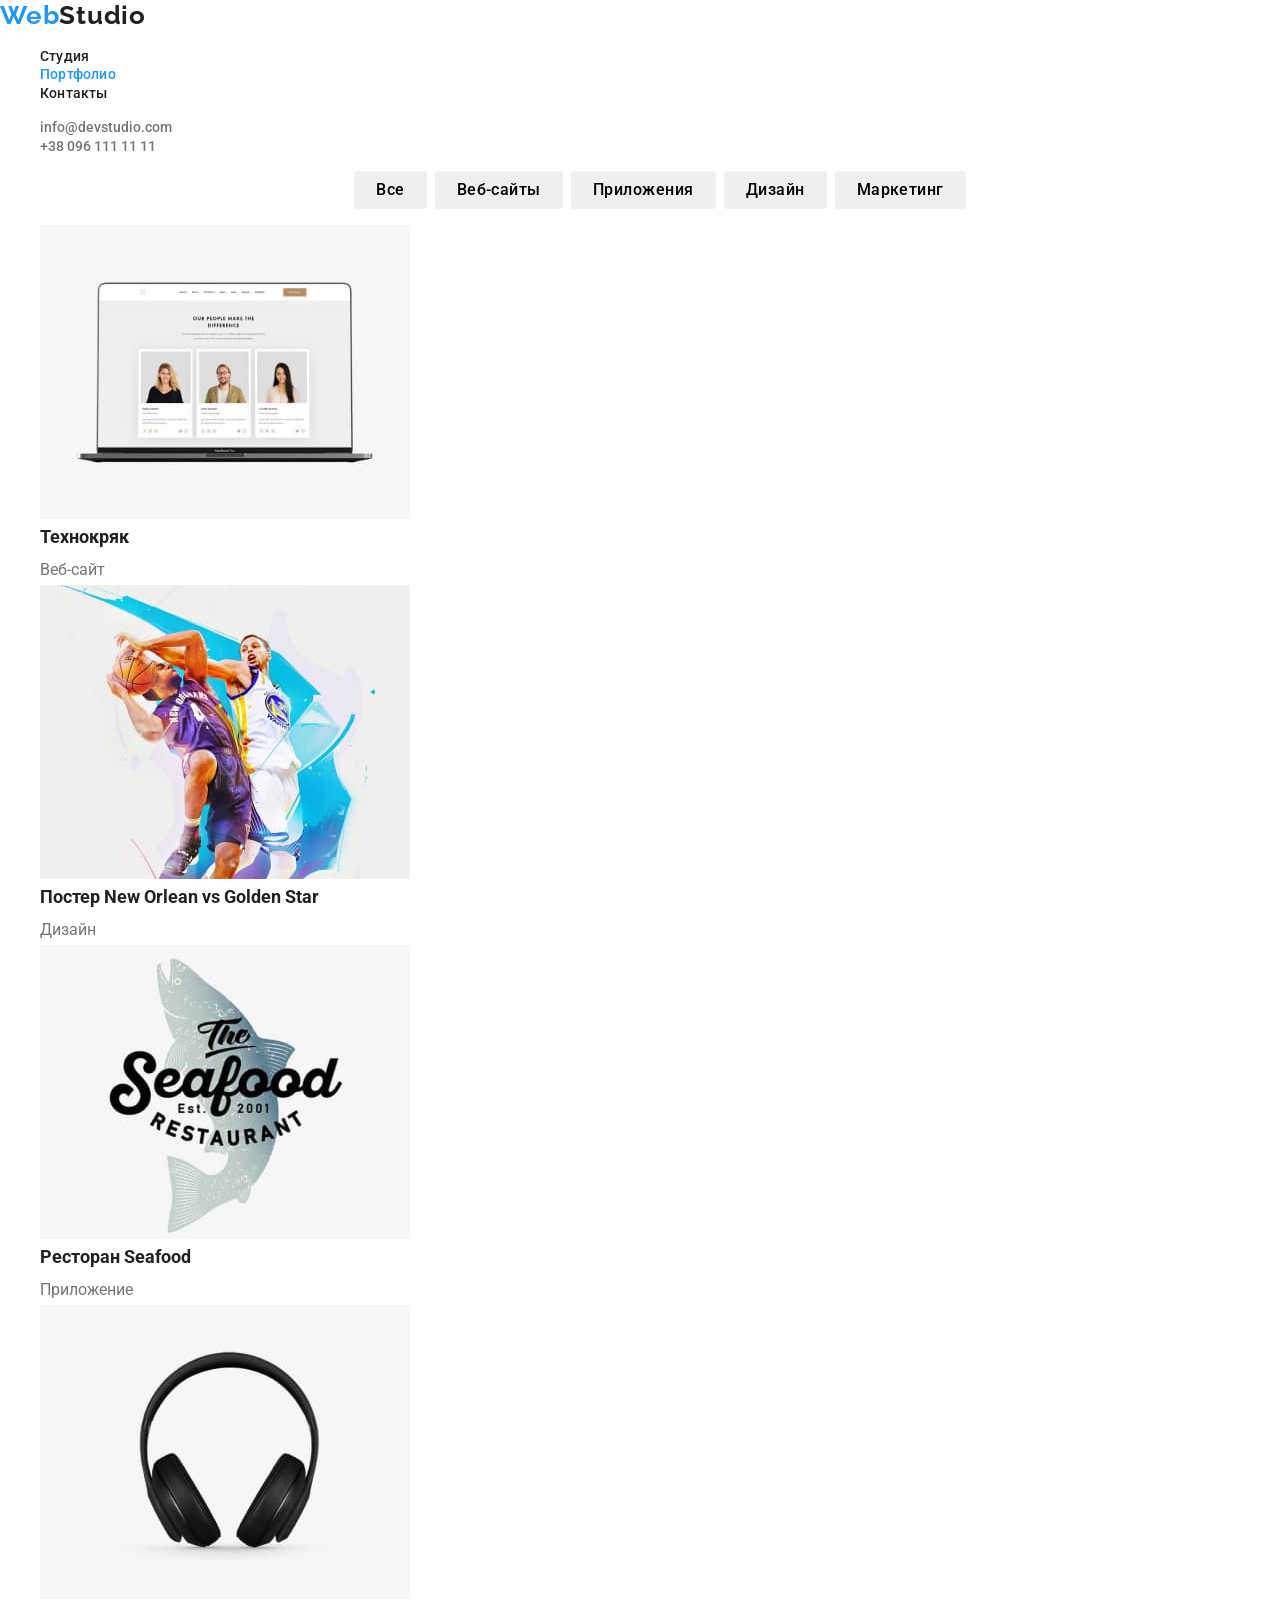
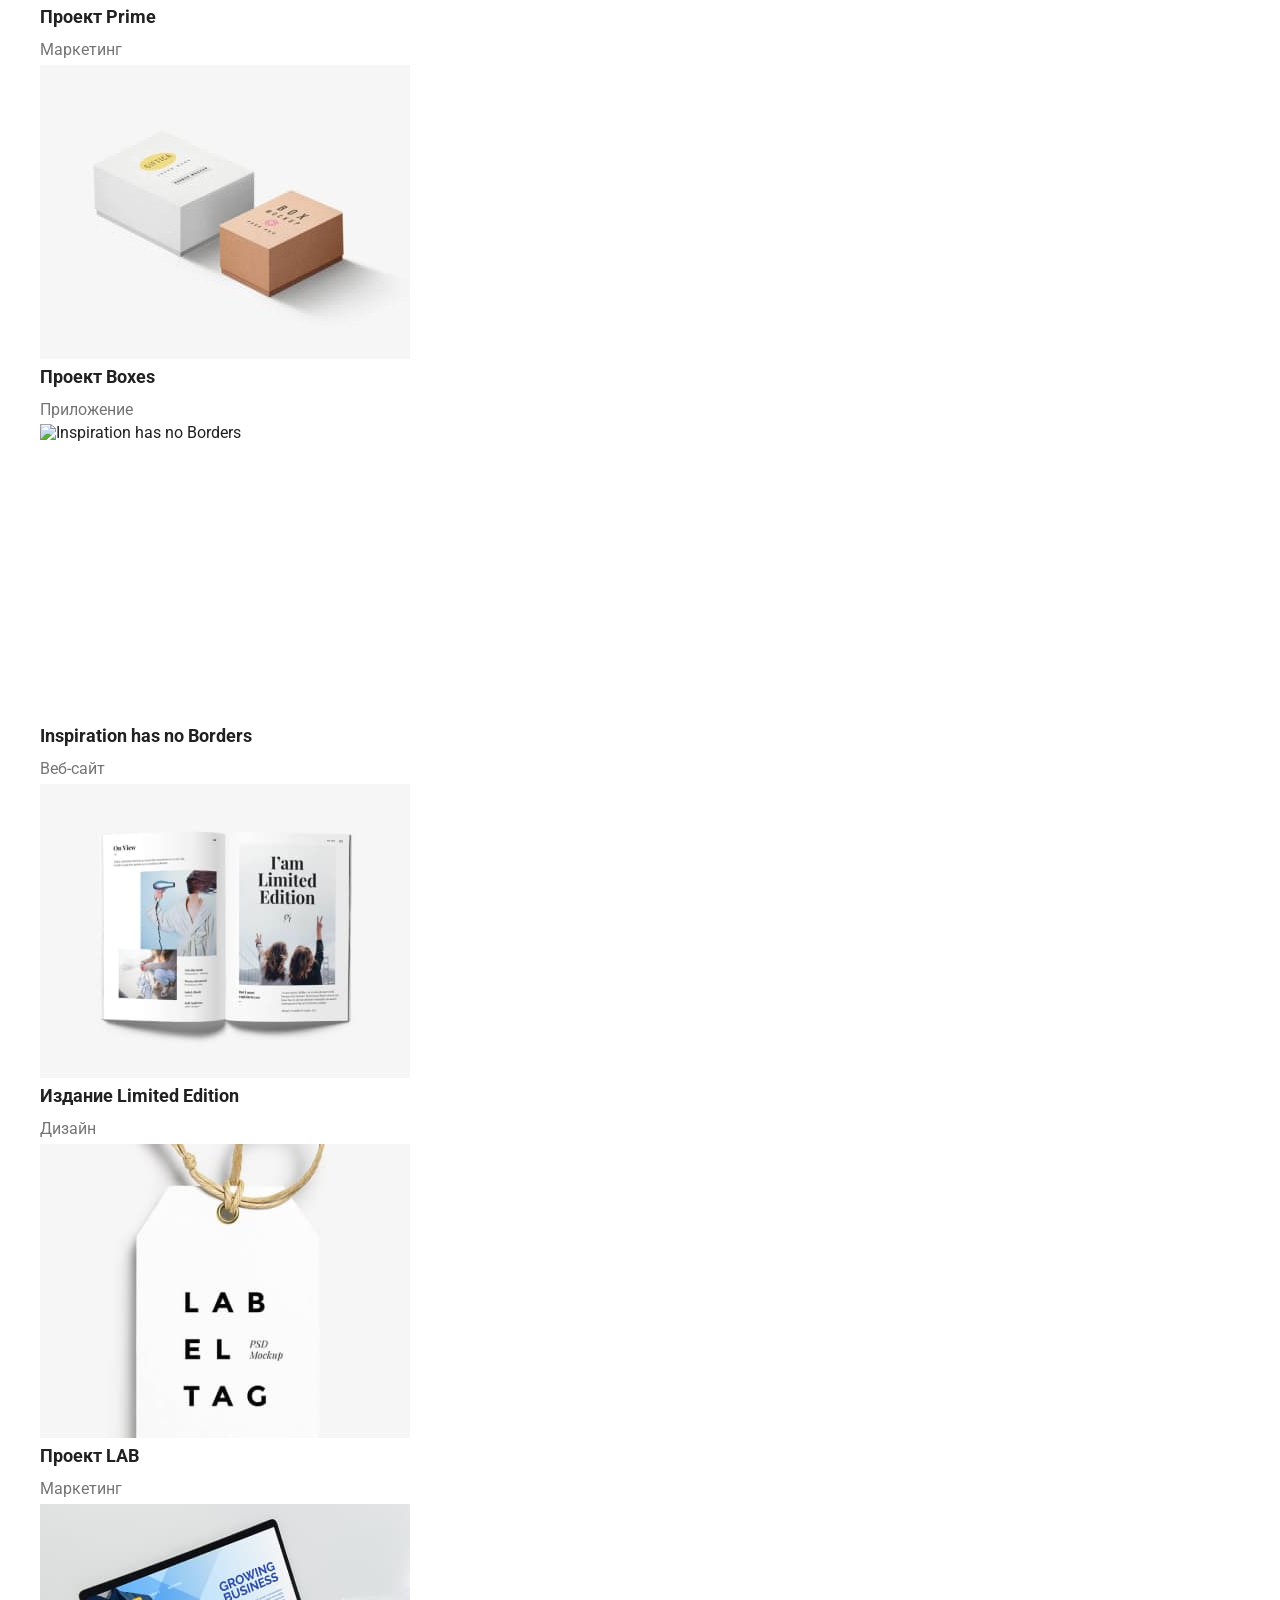
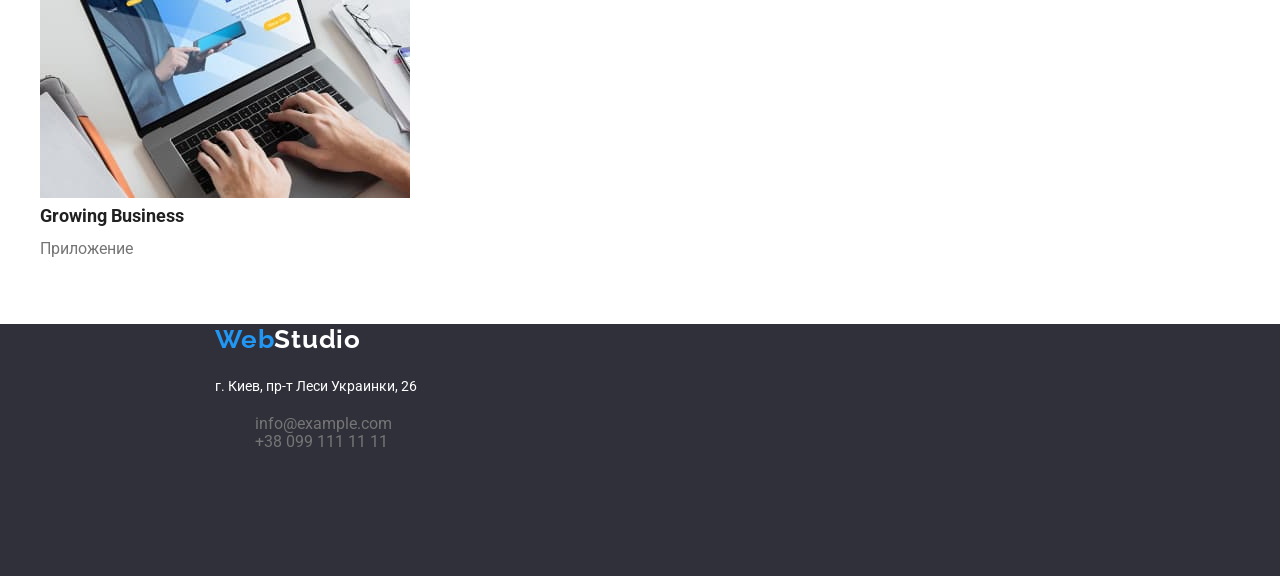
==== portfolio.html @ fa710780 "додає нормалізацію стилів" ====
<!DOCTYPE html>
<html lang="ru">
<head>
    <meta charset="UTF-8">
    <meta http-equiv="X-UA-Compatible" content="IE=edge">
    <meta name="viewport" content="width=device-width, initial-scale=1.0">
    <title>portfolio</title>
    <link rel="preconnect" href="https://fonts.gstatic.com">
    <link href="https://fonts.googleapis.com/css2?family=Raleway:wght@700&family=Roboto:wght@400;500;700;900&display=swap"
        rel="stylesheet">
        <link rel="stylesheet" href="https://cdnjs.cloudflare.com/ajax/libs/modern-normalize/1.0.0/modern-normalize.min.css">
    <link rel="stylesheet" href="./css/styles.css">
    
</head>
<body class="page">
    <!-- Верхня лінія-->
        <header class="">
            <nav class="nav">
                <a class="logo" href="./index.html">Web<span class="logo-header">Studio</span></a>
                <ul class="nav-list">
                    <li><a class="nav-adress" href="./index.html">Студия</a></li>
                    <li><a class="nav-adress current" href="./portfolio.html">Портфолио</a></li>
                    <li><a class="nav-adress" href="">Контакты</a></li>
                </ul>
             </nav>
                <ul class="nav-list">
                    <li class="nav-item">
                        <a class="mail-list" href="mailto:info@devstudio.com">info@devstudio.com</a>
                    </li>
                    <li class="nav-item">
                        <a class="tel-list" href="tel:+380961111111">+38 096 111 11 11</a>
                    </li>
                </ul>
    </header>
   <!-- filters -->
  <main>
        <section class="filter-container">
            <h1 hidden>Портфолио</h1>
           <div class="">
                <ul class="filter-options">
                    <li class="filter-item">
                        <button class="filter-button" type="button">Все</button>
                    </li>
                    <li class="filter-item">
                        <button class="filter-button" type="button">Веб-сайты</button>
                    </li>
                    <li class="filter-item">
                        <button class="filter-button" type="button">Приложения</button>
                    </li>
                    <li class="filter-item">
                        <button class="filter-button" type="button">Дизайн</button>
                    </li>
                    <li class="filter-item">
                        <button class="filter-button" type="button">Маркетинг</button>
                    </li>
                </ul>
           </div>
        </section>
        
        <section class="projects">
            <ul class="projects-list">
                <li class="project-item">
                    <img 
                    class="item-img" 
                    src="./images/img11.jpg" 
                    alt="Технокряк" 
                    width="370" 
                    height="294">
                    <div class="title-card">
                        <h3 class="project-title">Технокряк</h3>
                        <p class="project-description">Веб-сайт</p>
                    </div>  
                </li>
                <li class="project-item">
                    <img 
                    class="projects-list"
                    src="./images/img22.jpg" 
                    alt="Постер New Orlean vs Golden Star" 
                    width="370" 
                    height="294">
                    <div class="title-card">
                        <h3 class="project-title">Постер New Orlean vs Golden Star</h3>
                        <p class="project-description">Дизайн</p>
                    </div>
                </li>
                <li class="project-item">
                    <img class="item-img"
                    src="./images/img33.jpg" 
                    alt="Ресторан Seafood" 
                    width="370" 
                    height="294">
                    <div class="title-card">
                        <h3 class="project-title">Ресторан Seafood</h3>
                        <p class="project-description">Приложение</p>
                    </div>
                </li>
                <li class="project-item">
                    <img class="item-img"
                    src="./images/img4.jpg" 
                    alt="Проект Prime" 
                    width="370" 
                    height="294">
                    <div class="title-card">
                        <h3 class="project-title">Проект Prime</h3>
                        <p class="project-description">Маркетинг</p>
                    </div>
                </li>
                <li class="project-item">
                    <img class="item-img"
                    src="./images/img5.jpg" 
                    alt="Проект Boxes" 
                    width="370" 
                    height="294">
                    <div class="title-card">
                        <h3 class="project-title">Проект Boxes</h3>
                        <p class="project-description">Приложение</p>
                    </div>                  
                </li>
                <li class="project-item">
                    <img class="item-img"
                    src="./images/img6.jpg" 
                    alt="Inspiration has no Borders" 
                    width="370" 
                    height="294">
                    <div class="title-card">
                        <h3 class="project-title">Inspiration has no Borders</h3>
                        <p class="project-description">Веб-сайт</p>
                    </div>
                </li>
                <li class="project-item">
                    <img class="item-img"
                    src="./images/img7.jpg" 
                    alt="Издание Limited Edition" 
                    width="370" 
                    height="294">
                    <div class="title-card">
                        <h3 class="project-title">Издание Limited Edition</h3>
                        <p class="project-description">Дизайн</p>
                    </div>                   
                </li>
                <li class="project-item">
                    <img class="item-img"
                    src="./images/img8.jpg" 
                    alt="Проект LAB" 
                    width="370" 
                    height="294">
                    <div class="title-card">
                        <h3 class="project-title">Проект LAB</h3>
                        <p class="project-description">Маркетинг</p>
                    </div>             
                </li>
                <li class="project-item">
                    <img class="item-img"
                    src="./images/img9.jpg" 
                    alt="Growing Business" 
                    width="370" 
                    height="294">
                    <div class="title-card">
                        <h3 class="project-title">Growing Business</h3>
                        <p class="project-description">Приложение</p>
                    </div>
                </li>
            </ul>
        </section>
  </main>

    <!-- Подвал -->
    <footer class="footer-bg">
        <address class="adress-list">
            <a class="logo-footer" href="./portfolio.html">Web<span class="logo-white">Studio</span></a>
            <p class="adress-owner">г. Киев, пр-т Леси Украинки, 26</p>   
            <ul class="footer-link">
                <li class="adress-item">
                    <a class="mail-link" href="mailto:info@example.com">info@example.com</a>
                </li>
                <li class="adress-item">
                    <a class="tel-link" href="+380991111111">+38 099 111 11 11</a>
                </li>
            </ul>
        </address>
    
    </footer>
</body>
</html>
---- css/styles.css ----
/* колір основного тексту #757575;*/
/* білий #FFFFFF;*/
/* акцент #2196F3 */
/* вторичний колір тексту #212121;*/
/* колір фону #E5E5E5 */
/* вторинний колір фону #2F303A;
*/
/* вторинний колір в футері #FFFFFF99; */
/* Шапка */

:root {
  --main-font: 'Roboto', sans-serif;
  --secondary-font: 'Raleway', sans-serif;
  --primary-text-color: #212121;
  --white-color: #ffffff;
  --accent-color: #2196f3;
  --gray-background: #2f303a;
  --secondary-color: #757575;
  box-sizing: border-box;
}

body {
  font-family: var(--main-font);
  color: var(--primary-text-color);
}

h1,
h2,
h3,
h4,
h5,
h6,
p {
  margin: 0;
}

img {
  display: block;
}

.logo-header {
  color: var(--primary-text-color);
}

.logo {
  color: var(--accent-color);
  font-weight: 700;
  font-family: var(--secondary-font);
  font-size: 26px;
  line-height: 1.19;
  letter-spacing: 0.03em;
  margin-right: 70px;
}

ul {
  list-style: none;
}
a {
  text-decoration: none;
}
/* Навігація */

.nav-list .nav-adress:hover,
.nav-list .nav-adress:focus {
  color: var(--accent-color);
  font-weight: normal;
}

.nav-list .nav-adress.current {
  color: var(--accent-color);
}

.nav-adress {
  padding-top: 32px;
  padding-bottom: 32px;
  font-family: inherit;
  font-weight: 500;
  font-size: 14px;
  line-height: 1.14;
  letter-spacing: 0.02em;
}

.nac-adres .nav-list .mail-list {
  color: var(--secondary-color);
}

.nav-list .mail-list.current {
  color: var(--accent-color);
}

.nav-list .mail-list:hover,
.nav-list .tel-list:hover {
  color: var(--accent-color);
}

.nav-list .tel-list,
.nav-list .mail-list {
  color: var(--secondary-color);
  font-weight: 500;
  font-size: 14px;
  line-height: 1.14;
}

.nav-list .nav-adress {
  color: var(--primary-text-color);
  font-weight: 500;
  font-size: 14px;
  line-height: 1.17;
  letter-spacing: 0.2px;
}

/* PORTFOLIO BUTTONS*/

.filter-item .filter-button:focus,
.filter-item .filter-button:hover {
  color: #ffffff;
  border-color: transparent;
  background-color: var(--accent-color);
}

.filter-options .filter-button {
  font-family: inherit;
  font-weight: 500;
  font-size: 16px;
  line-height: 1.62;
  cursor: pointer;
}

.filter-button {
  height: 38px;
  font-weight: 500;
  font-size: 16px;
  line-height: 1.62;
  letter-spacing: 0.03em;
  cursor: pointer;
  padding: 0 22px;

  border-radius: 4px;
  list-style: none;
  border: none;
}

.filter-item:not(:last-child) {
  margin-right: 8px;
}

.filter-options {
  display: flex;
  justify-content: center;
}

.filter-item .filter-button:active {
  color: var(--accent-color);
}

/* PROJECTS */
.projects-list .project-title {
  color: var(--primary-text-color);
  font-weight: 700;
  font-size: 18px;
  line-height: 2;
}

.title-card .project-description {
  color: var(--secondary-color);
  font-family: inherit;
  font-weight: 400;
  font-size: 16px;
  line-height: 1.87;
}

/* Подвал */
.logo-footer {
  color: var(--accent-color);
  font-weight: 700;
  font-family: var(--secondary-font);
  font-size: 26px;
  line-height: 1.19;
  letter-spacing: 0.03em;
  margin-right: 70px;
}

.logo-white {
  color: var(--white-color);
}

.footer-bg {
  background-color: var(--gray-background);
  height: 252px;
  width: 1600px;
  left: 0px;
  top: 2097px;
  border-radius: 0px;
}

.adress-list {
  font-style: normal;
  margin-top: 60px;
  margin-left: 215px;
  margin-bottom: 20px;
  height: 31px;
  border-radius: nullpx;
}

.logo-header {
  color: var(--primary-text-color);
}

.adress-owner {
  color: var(--white-color);
  font-weight: 400;
  font-size: 14px;
  line-height: 1.71;
  margin-top: 20px;
}

.mail-link,
.tel-link {
  color: var(--secondary-color);
}

.mail-link {
  margin-top: 9px;
  margin-left: 0;
}

.tel-link {
  margin-top: 9px;
}

/* ===============INDEX*===============/

/* button */
.hero {
  background-color: var(--gray-background);
  text-align: center;
}

.title-main {
  color: var(--white-color);
  font-weight: 900;
  font-size: 44px;
  line-height: 1.36;
  text-align: center;
  text-transform: uppercase;
  width: 696px;
  margin: 0 auto 30px;
  margin-top: 0;
  padding-top: 200px;
}

.title-button {
  display: inline-block;
  color: var(--white-color);
  background-color: var(--accent-color);
  border-color: transparent;
  border-radius: 4px;
  padding: 10px 32px;
  font-family: inherit;
  font-style: normal;
  font-weight: 700;
  font-size: 16px;
  line-height: 1.87;
  letter-spacing: 0.06em;
  min-width: 136px;
  margin-right: auto;
  margin-left: auto;
  cursor: pointer;
}

.hero .title-button:active {
  color: var(--primary-text-color);
}

/* Features */

.features-list .heading {
  color: var(--primary-text-color);
  font-weight: 700;
  font-size: 14px;
  line-height: 1.17;
  text-transform: uppercase;
}

.heading {
  margin-top: 94px;
  margin-bottom: 0;
}

.content {
  margin-top: 10px;
  margin-bottom: 0;
  height: 75px;
  width: 270px;
  left: 215px;
  top: 800px;
  border-radius: nullpx;
}

.features-list .content {
  color: var(--secondary-color);
  font-weight: 400;
  font-size: 14px;
  line-height: 1.71;
}

.work {
  color: var(--primary-text-color);
  font-weight: 700;
  font-size: 36px;
  line-height: 1.17;
  text-align: center;
  margin-top: 0;
  margin-bottom: 50px;
  margin-top: 94px;
}

.photo-list {
  margin-left: 215px;
  margin-right: 30px;
  margin-bottom: 94px;
}

.title-team {
  font-weight: 700;
  font-size: 36px;
  line-height: 1.17;
  text-align: center;
  margin-bottom: 50px;
}

.photo-team {
  margin-bottom: 30px;
}

.user {
  margin-bottom: 10px;
}

.team-description .user {
  font-weight: 500;
  font-size: 16px;
  line-height: 1.17;
}

.about .position {
  color: var(--secondary-color);
  font-weight: 400;
  font-size: 16px;
  line-height: 1.17;
}
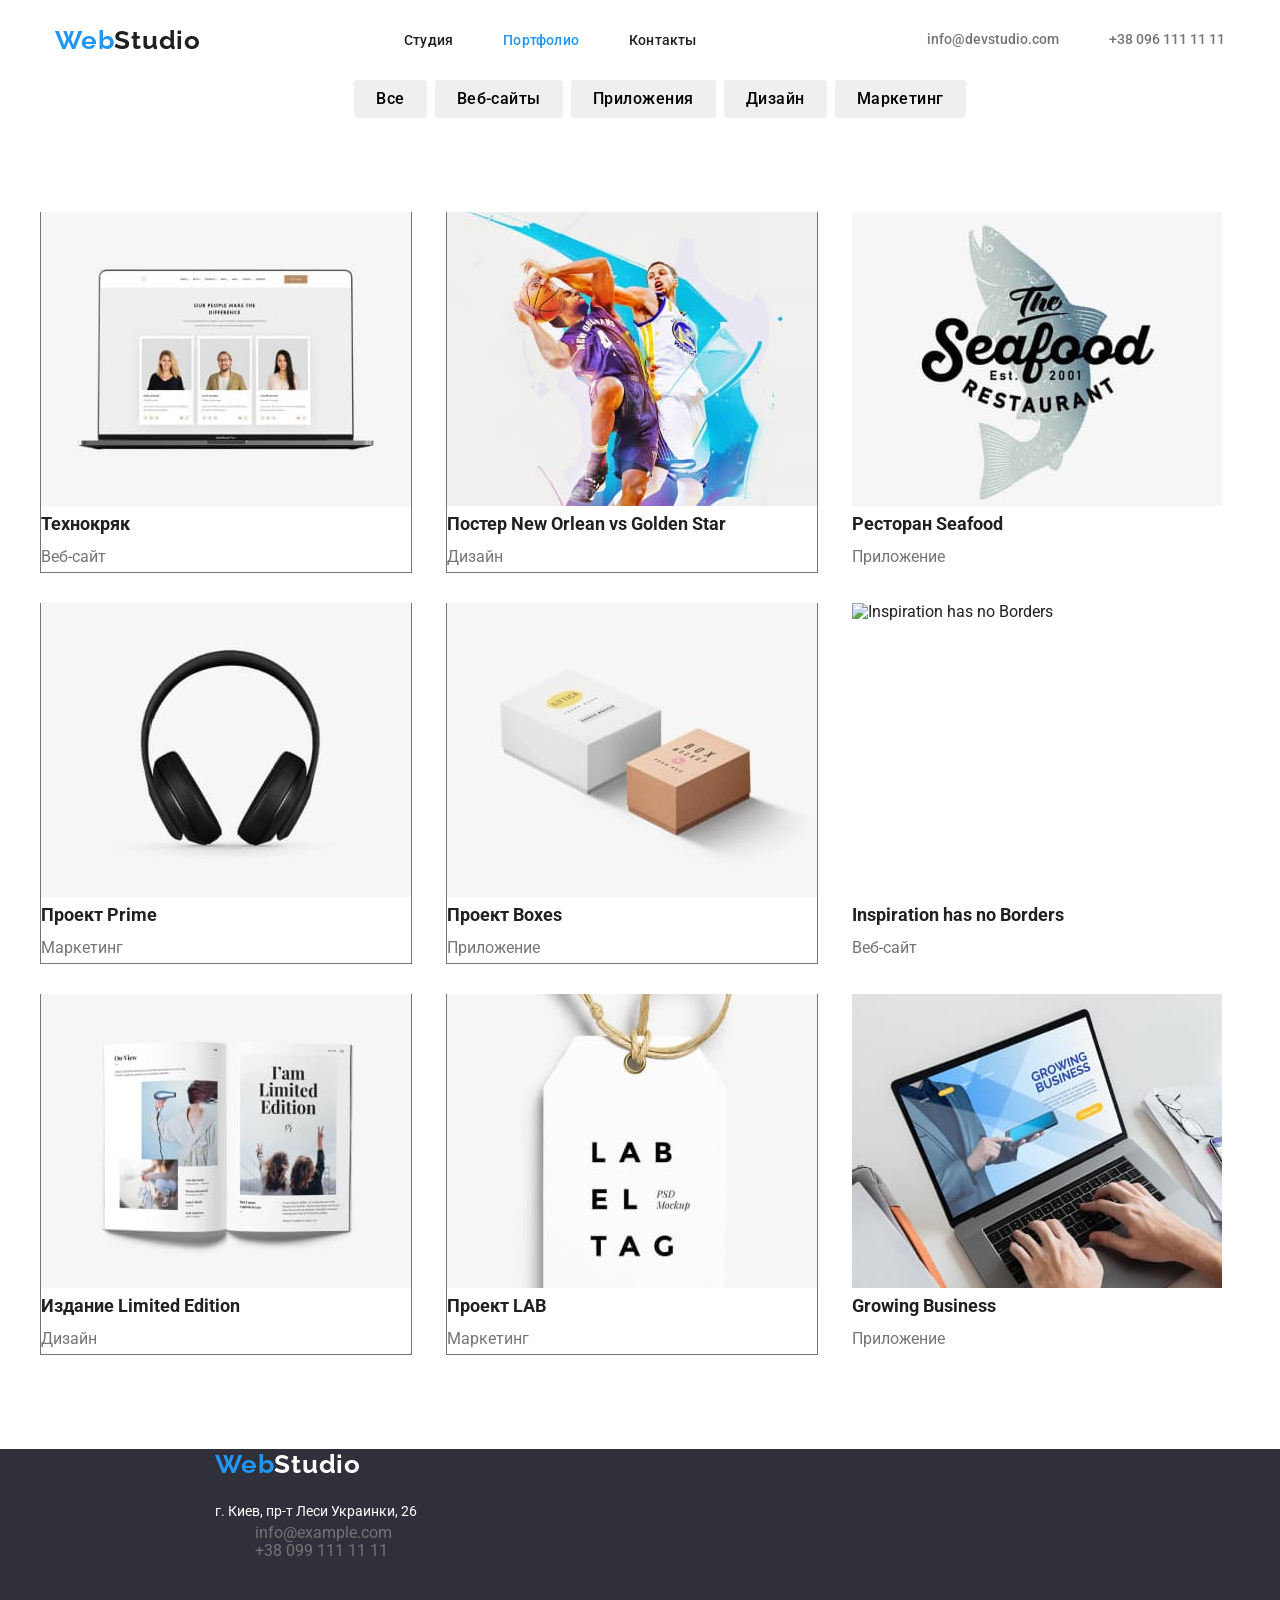
==== commit 615a5781: "додає flexbox" ====
--- a/portfolio.html
+++ b/portfolio.html
@@ -8,22 +8,26 @@
     <link rel="preconnect" href="https://fonts.gstatic.com">
     <link href="https://fonts.googleapis.com/css2?family=Raleway:wght@700&family=Roboto:wght@400;500;700;900&display=swap"
         rel="stylesheet">
-        <link rel="stylesheet" href="https://cdnjs.cloudflare.com/ajax/libs/modern-normalize/1.0.0/modern-normalize.min.css">
+    <link rel="stylesheet" href="https://cdnjs.cloudflare.com/ajax/libs/modern-normalize/1.0.0/modern-normalize.min.css">
     <link rel="stylesheet" href="./css/styles.css">
     
 </head>
 <body class="page">
     <!-- Верхня лінія-->
-        <header class="">
-            <nav class="nav">
-                <a class="logo" href="./index.html">Web<span class="logo-header">Studio</span></a>
-                <ul class="nav-list">
-                    <li><a class="nav-adress" href="./index.html">Студия</a></li>
-                    <li><a class="nav-adress current" href="./portfolio.html">Портфолио</a></li>
-                    <li><a class="nav-adress" href="">Контакты</a></li>
-                </ul>
-             </nav>
-                <ul class="nav-list">
+        <header class="page-header">
+            <div class=" container main-nav">
+                <nav class="nav">
+                    <a class="logo" href="./index.html">Web<span class="logo-header">Studio</span></a>
+                    <ul class="nav-list list">
+                        <li class="nav-item">
+                            <a class="nav-adress" href="./index.html">Студия</a></li>
+                        <li class="nav-item">
+                            <a class="nav-adress current" href="./portfolio.html">Портфолио</a></li>
+                        <li class="nav-item">
+                            <a class="nav-adress" href="">Контакты</a></li>
+                    </ul>
+                </nav>
+                <ul class="contacts-list">
                     <li class="nav-item">
                         <a class="mail-list" href="mailto:info@devstudio.com">info@devstudio.com</a>
                     </li>
@@ -31,6 +35,8 @@
                         <a class="tel-list" href="tel:+380961111111">+38 096 111 11 11</a>
                     </li>
                 </ul>
+            </div>
+            
     </header>
    <!-- filters -->
   <main>
@@ -57,7 +63,7 @@
            </div>
         </section>
         
-        <section class="projects">
+        <section class="projects section">
             <ul class="projects-list">
                 <li class="project-item">
                     <img 
@@ -166,19 +172,20 @@
 
     <!-- Подвал -->
     <footer class="footer-bg">
-        <address class="adress-list">
-            <a class="logo-footer" href="./portfolio.html">Web<span class="logo-white">Studio</span></a>
-            <p class="adress-owner">г. Киев, пр-т Леси Украинки, 26</p>   
-            <ul class="footer-link">
-                <li class="adress-item">
+        <div class="container">
+            <address class="adress-list">
+                <a class="logo-footer" href="./portfolio.html">Web<span class="logo-white">Studio</span></a>
+                <p class="adress-owner">г. Киев, пр-т Леси Украинки, 26</p>
+                <ul class="footer-link">
+                    <li class="adress-item">
                     <a class="mail-link" href="mailto:info@example.com">info@example.com</a>
-                </li>
-                <li class="adress-item">
+                    </li>
+                    <li class="adress-item">
                     <a class="tel-link" href="+380991111111">+38 099 111 11 11</a>
-                </li>
-            </ul>
-        </address>
-    
+                    </li>
+                </ul>
+            </address>
+        </div>
     </footer>
 </body>
 </html>
--- a/css/styles.css
+++ b/css/styles.css
@@ -16,7 +16,6 @@
   --accent-color: #2196f3;
   --gray-background: #2f303a;
   --secondary-color: #757575;
-  box-sizing: border-box;
 }
 
 body {
@@ -31,11 +30,34 @@
 h5,
 h6,
 p {
-  margin: 0;
+  margin-top: 0;
+  margin-bottom: 0;
 }
 
 img {
   display: block;
+}
+
+ul {
+  list-style: none;
+  margin-top: 0;
+  margin-bottom: 0;
+}
+a {
+  text-decoration: none;
+}
+
+.link {
+  text-decoration: none;
+}
+
+/* Навігація */
+.container {
+  width: 1200px;
+  padding-left: 15px;
+  padding-right: 15px;
+  margin-left: auto;
+  margin-right: auto;
 }
 
 .logo-header {
@@ -52,18 +74,9 @@
   margin-right: 70px;
 }
 
-ul {
-  list-style: none;
-}
-a {
-  text-decoration: none;
-}
-/* Навігація */
-
 .nav-list .nav-adress:hover,
 .nav-list .nav-adress:focus {
   color: var(--accent-color);
-  font-weight: normal;
 }
 
 .nav-list .nav-adress.current {
@@ -71,37 +84,86 @@
 }
 
 .nav-adress {
+  font-family: inherit;
+  font-weight: 500;
+  font-size: 14px;
+  line-height: 1.14;
+  letter-spacing: 0.02em;
+}
+
+/* NAV */
+.main-nav {
+  display: flex;
+  align-items: center;
+}
+
+.nav-list {
+  display: flex;
+  align-items: center;
+  margin-left: 93px;
+}
+
+.nav {
+  display: flex;
+  align-items: center;
+}
+
+.contacts-list {
+  display: flex;
+  align-items: center;
+  margin-left: auto;
+}
+
+.contacts-list .nav-item {
+  margin-right: 50px;
+}
+
+.nav-list .nav-item {
+  margin-right: 50px;
+
+  /* background-color: turquoise; */
+}
+
+/* обнулення крайнього марджина посилань */
+.nav-list .nav-item:last-child {
+  margin-right: 0;
+}
+
+/* обнулення крайнього марджина телефона і мейла */
+.contacts-list .nav-item:last-child {
+  margin-right: 0;
+}
+
+.contacts-list .mail-list {
+  color: var(--secondary-color);
+}
+
+.contacts-list .mail-list.current {
+  color: var(--accent-color);
+}
+
+.contacts-list .mail-list:hover,
+.contacts-list .tel-list:hover {
+  color: var(--accent-color);
+}
+
+.contacts-list .tel-list,
+.contacts-list .mail-list {
+  display: block;
   padding-top: 32px;
   padding-bottom: 32px;
-  font-family: inherit;
+
+  color: var(--secondary-color);
   font-weight: 500;
   font-size: 14px;
   line-height: 1.14;
-  letter-spacing: 0.02em;
-}
-
-.nac-adres .nav-list .mail-list {
-  color: var(--secondary-color);
-}
-
-.nav-list .mail-list.current {
-  color: var(--accent-color);
-}
-
-.nav-list .mail-list:hover,
-.nav-list .tel-list:hover {
-  color: var(--accent-color);
-}
-
-.nav-list .tel-list,
-.nav-list .mail-list {
-  color: var(--secondary-color);
-  font-weight: 500;
-  font-size: 14px;
-  line-height: 1.14;
 }
 
 .nav-list .nav-adress {
+  display: block;
+  padding-top: 32px;
+  padding-bottom: 32px;
+
   color: var(--primary-text-color);
   font-weight: 500;
   font-size: 14px;
@@ -153,7 +215,27 @@
   color: var(--accent-color);
 }
 
+/* клас секція */
+.section {
+  padding-top: 94px;
+  padding-bottom: 94px;
+}
+
 /* PROJECTS */
+.project-item {
+  display: inline-block;
+}
+
+.project-item:not(:nth-child(3n)) {
+  margin-right: 30px;
+  border: 1px solid var(--secondary-color);
+  border-top: 0;
+}
+
+.project-item.project-item:not(:nth-last-child(-n + 3)) {
+  margin-bottom: 30px;
+}
+
 .projects-list .project-title {
   color: var(--primary-text-color);
   font-weight: 700;
@@ -177,7 +259,6 @@
   font-size: 26px;
   line-height: 1.19;
   letter-spacing: 0.03em;
-  margin-right: 70px;
 }
 
 .logo-white {
@@ -195,11 +276,6 @@
 
 .adress-list {
   font-style: normal;
-  margin-top: 60px;
-  margin-left: 215px;
-  margin-bottom: 20px;
-  height: 31px;
-  border-radius: nullpx;
 }
 
 .logo-header {
@@ -244,9 +320,10 @@
   text-align: center;
   text-transform: uppercase;
   width: 696px;
-  margin: 0 auto 30px;
-  margin-top: 0;
+  margin: 0 auto;
+  margin-bottom: 30px;
   padding-top: 200px;
+  /* outline: 2px solid tomato; */
 }
 
 .title-button {
@@ -266,6 +343,7 @@
   margin-right: auto;
   margin-left: auto;
   cursor: pointer;
+  margin-bottom: 200px;
 }
 
 .hero .title-button:active {
@@ -273,6 +351,14 @@
 }
 
 /* Features */
+.title-list {
+  display: inline-flex;
+}
+
+.features {
+  padding-bottom: 47px;
+  padding-top: 94px;
+}
 
 .features-list .heading {
   color: var(--primary-text-color);
@@ -283,18 +369,25 @@
 }
 
 .heading {
+  margin: 0;
+  padding: 0;
   margin-top: 94px;
-  margin-bottom: 0;
+  margin-bottom: 10px;
+
+  /* outline: 2px solid tomato; */
 }
 
 .content {
+  margin: 0;
+  padding: 0;
   margin-top: 10px;
-  margin-bottom: 0;
+  margin-bottom: 94px;
   height: 75px;
   width: 270px;
   left: 215px;
   top: 800px;
-  border-radius: nullpx;
+
+  /* outline: 2px solid teal; */
 }
 
 .features-list .content {
@@ -304,22 +397,40 @@
   line-height: 1.71;
 }
 
+.work-photo {
+  padding-top: 47px;
+  padding-bottom: 94px;
+}
+
 .work {
   color: var(--primary-text-color);
   font-weight: 700;
   font-size: 36px;
   line-height: 1.17;
   text-align: center;
-  margin-top: 0;
   margin-bottom: 50px;
   margin-top: 94px;
-}
-
+
+  /* outline: 2px solid purple; */
+}
+
+.photo-item {
+  display: inline-block;
+}
+
+.photo-item:not(:last-child) {
+  margin-right: 30px;
+}
+
+.list {
+  font-size: 0;
+}
+/* 
 .photo-list {
-  margin-left: 215px;
+  /* margin-left: 215px;
   margin-right: 30px;
-  margin-bottom: 94px;
-}
+  margin-bottom: 94px; */
+/* } */
 
 .title-team {
   font-weight: 700;
@@ -329,8 +440,12 @@
   margin-bottom: 50px;
 }
 
-.photo-team {
+/* .photo-team {
   margin-bottom: 30px;
+} */
+
+.team-number {
+  display: inline-block;
 }
 
 .user {
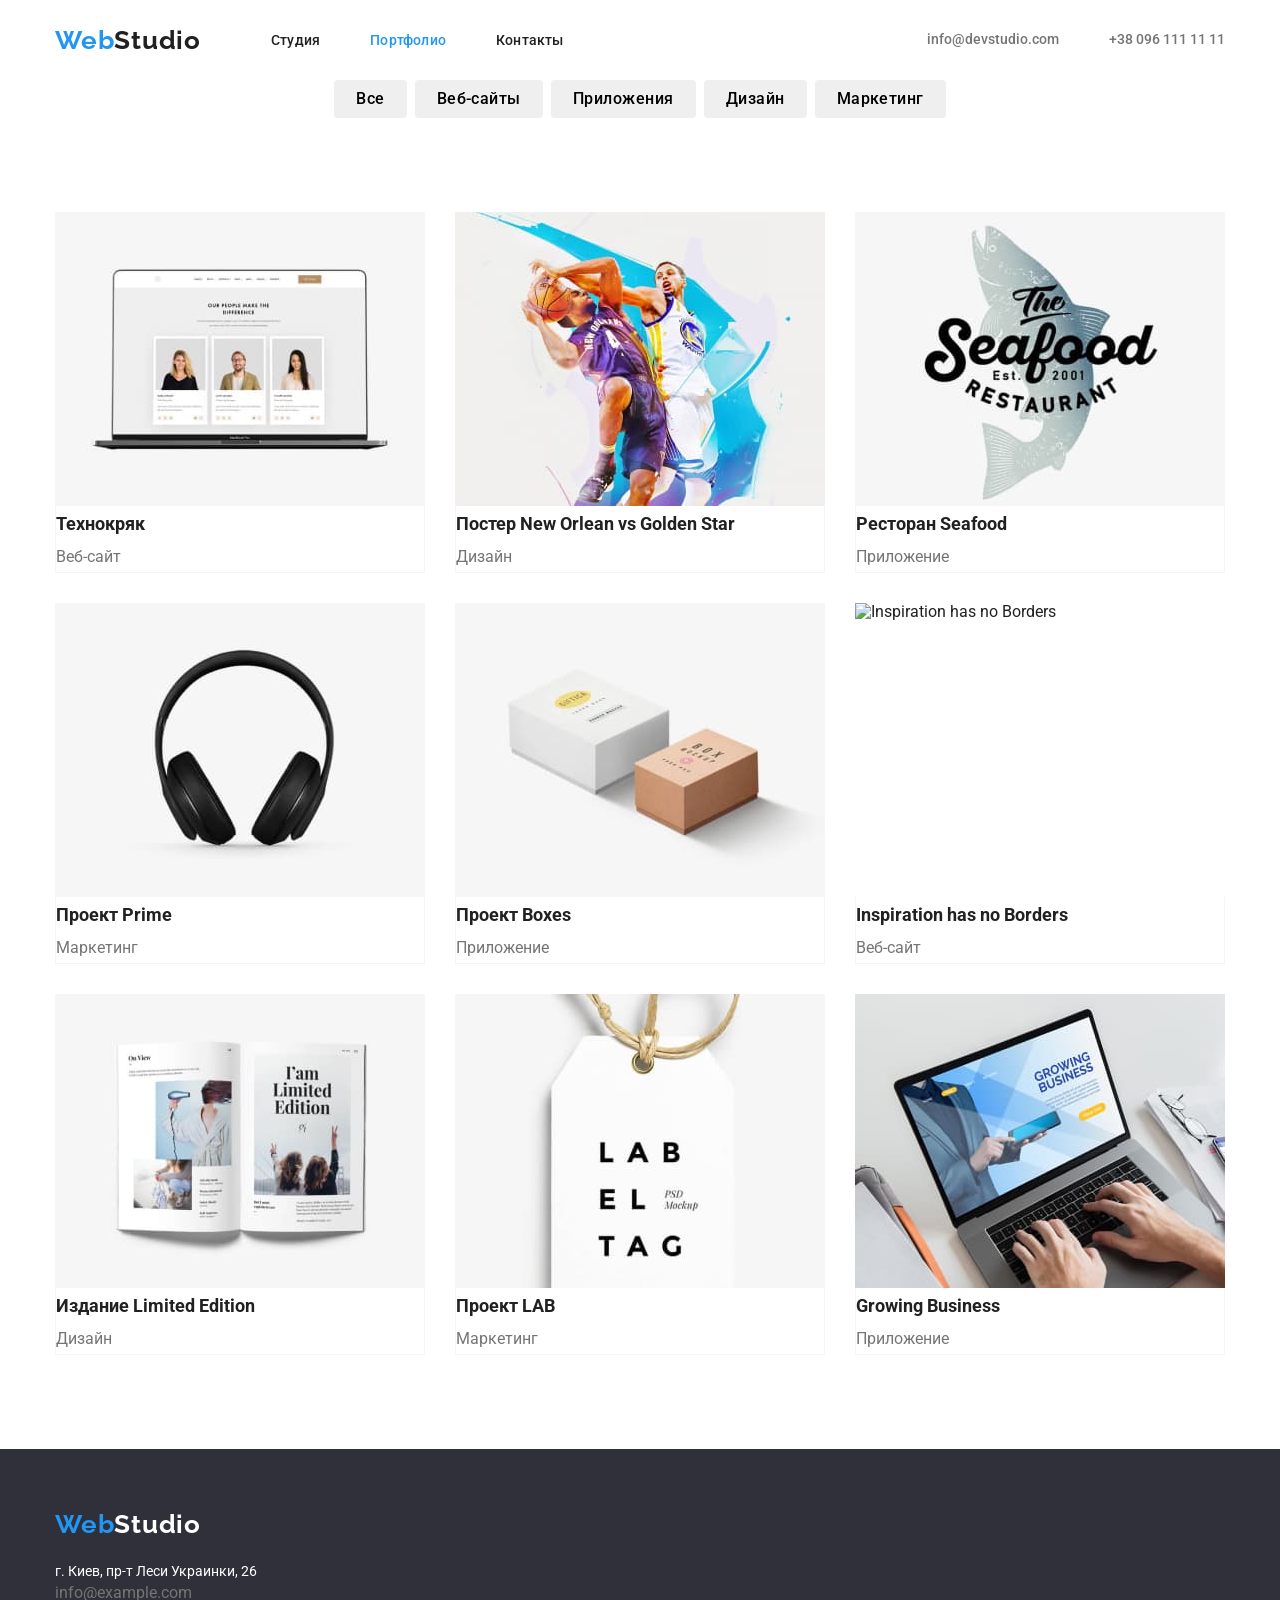
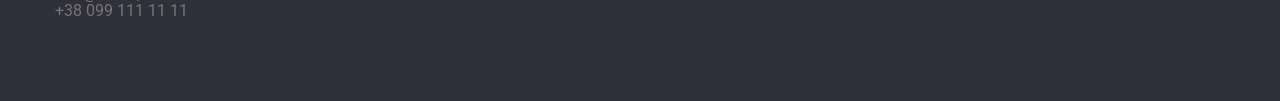
==== commit 536e8e3c: "Додає марджини 2" ====
--- a/portfolio.html
+++ b/portfolio.html
@@ -63,7 +63,7 @@
            </div>
         </section>
         
-        <section class="projects section">
+        <section class="projects section container">
             <ul class="projects-list">
                 <li class="project-item">
                     <img 
--- a/css/styles.css
+++ b/css/styles.css
@@ -42,6 +42,7 @@
   list-style: none;
   margin-top: 0;
   margin-bottom: 0;
+  padding-left: 0;
 }
 a {
   text-decoration: none;
@@ -97,10 +98,17 @@
   align-items: center;
 }
 
+.nav-list .nav-item:not(:last-child) {
+  margin-right: 50px;
+}
+
+.contacts-list .nav-item:not(:last-child) {
+  margin-right: 50px;
+}
+
 .nav-list {
   display: flex;
   align-items: center;
-  margin-left: 93px;
 }
 
 .nav {
@@ -222,13 +230,17 @@
 }
 
 /* PROJECTS */
-.project-item {
-  display: inline-block;
+
+.projects-list {
+  display: flex;
+  flex-wrap: wrap;
 }
 
 .project-item:not(:nth-child(3n)) {
   margin-right: 30px;
-  border: 1px solid var(--secondary-color);
+}
+.title-card {
+  border: 1px solid #f5f4fa;
   border-top: 0;
 }
 
@@ -268,7 +280,6 @@
 .footer-bg {
   background-color: var(--gray-background);
   height: 252px;
-  width: 1600px;
   left: 0px;
   top: 2097px;
   border-radius: 0px;
@@ -276,6 +287,7 @@
 
 .adress-list {
   font-style: normal;
+  display: inline-block;
 }
 
 .logo-header {
@@ -288,6 +300,10 @@
   font-size: 14px;
   line-height: 1.71;
   margin-top: 20px;
+}
+
+.footer-link {
+  display: inline-block;
 }
 
 .mail-link,
@@ -310,6 +326,8 @@
 .hero {
   background-color: var(--gray-background);
   text-align: center;
+  padding-top: 200px;
+  padding-bottom: 200px;
 }
 
 .title-main {
@@ -320,9 +338,9 @@
   text-align: center;
   text-transform: uppercase;
   width: 696px;
-  margin: 0 auto;
+  margin-left: auto;
+  margin-right: auto;
   margin-bottom: 30px;
-  padding-top: 200px;
   /* outline: 2px solid tomato; */
 }
 
@@ -343,7 +361,6 @@
   margin-right: auto;
   margin-left: auto;
   cursor: pointer;
-  margin-bottom: 200px;
 }
 
 .hero .title-button:active {
@@ -351,8 +368,9 @@
 }
 
 /* Features */
-.title-list {
-  display: inline-flex;
+.features-list {
+  display: flex;
+  justify-content: center;
 }
 
 .features {
@@ -371,7 +389,6 @@
 .heading {
   margin: 0;
   padding: 0;
-  margin-top: 94px;
   margin-bottom: 10px;
 
   /* outline: 2px solid tomato; */
@@ -381,7 +398,6 @@
   margin: 0;
   padding: 0;
   margin-top: 10px;
-  margin-bottom: 94px;
   height: 75px;
   width: 270px;
   left: 215px;
@@ -409,13 +425,8 @@
   line-height: 1.17;
   text-align: center;
   margin-bottom: 50px;
-  margin-top: 94px;
 
   /* outline: 2px solid purple; */
-}
-
-.photo-item {
-  display: inline-block;
 }
 
 .photo-item:not(:last-child) {
@@ -424,13 +435,13 @@
 
 .list {
   font-size: 0;
-}
-/* 
-.photo-list {
-  /* margin-left: 215px;
-  margin-right: 30px;
-  margin-bottom: 94px; */
-/* } */
+  display: flex;
+}
+
+/* НАША КОМАНДА */
+.section-team {
+  background-color: #f5f4fa;
+}
 
 .title-team {
   font-weight: 700;
@@ -440,12 +451,11 @@
   margin-bottom: 50px;
 }
 
-/* .photo-team {
-  margin-bottom: 30px;
-} */
-
-.team-number {
-  display: inline-block;
+.team-number:not(:last-child) {
+  margin-right: 30px;
+}
+.team-description {
+  display: flex;
 }
 
 .user {
@@ -464,3 +474,12 @@
   font-size: 16px;
   line-height: 1.17;
 }
+
+.about {
+  text-align: center;
+}
+
+.footer-bg {
+  padding-top: 60px;
+  padding-bottom: 60px;
+}
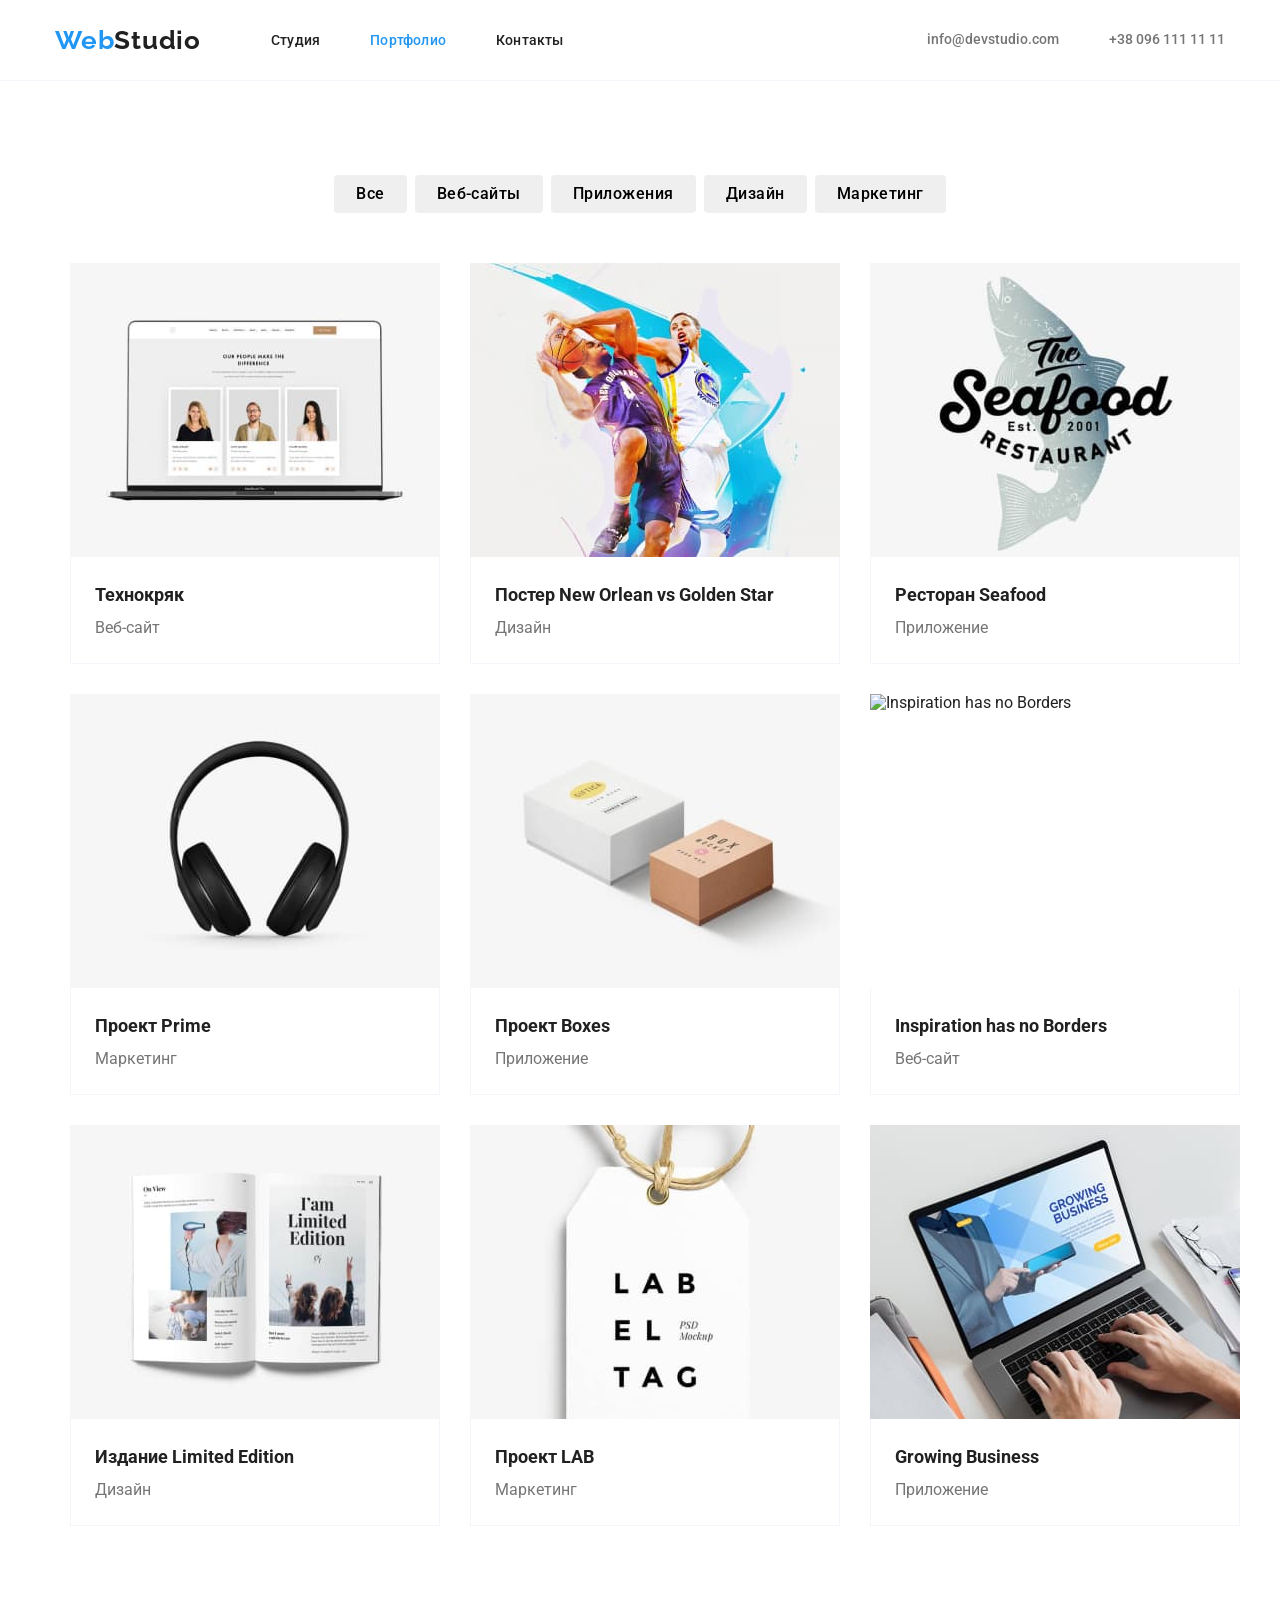
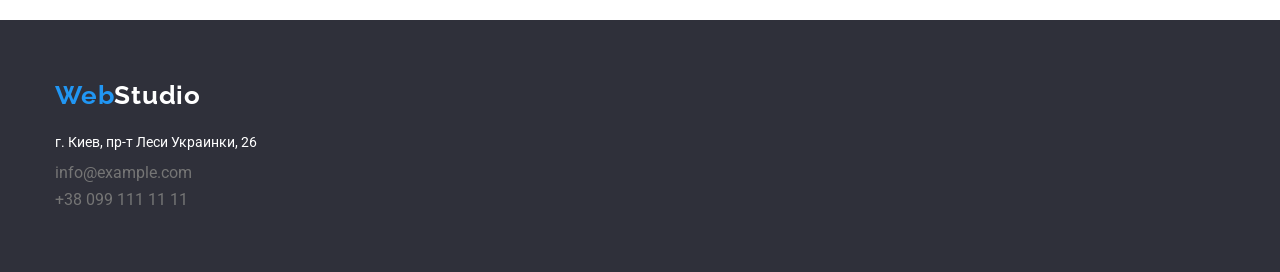
==== commit 7afe9e47: "додано марджини і падинги" ====
--- a/portfolio.html
+++ b/portfolio.html
@@ -15,7 +15,7 @@
 <body class="page">
     <!-- Верхня лінія-->
         <header class="page-header">
-            <div class=" container main-nav">
+            <div class="main-nav container">
                 <nav class="nav">
                     <a class="logo" href="./index.html">Web<span class="logo-header">Studio</span></a>
                     <ul class="nav-list list">
@@ -64,109 +64,74 @@
         </section>
         
         <section class="projects section container">
-            <ul class="projects-list">
-                <li class="project-item">
-                    <img 
-                    class="item-img" 
-                    src="./images/img11.jpg" 
-                    alt="Технокряк" 
-                    width="370" 
-                    height="294">
-                    <div class="title-card">
-                        <h3 class="project-title">Технокряк</h3>
-                        <p class="project-description">Веб-сайт</p>
-                    </div>  
-                </li>
-                <li class="project-item">
-                    <img 
-                    class="projects-list"
-                    src="./images/img22.jpg" 
-                    alt="Постер New Orlean vs Golden Star" 
-                    width="370" 
-                    height="294">
-                    <div class="title-card">
-                        <h3 class="project-title">Постер New Orlean vs Golden Star</h3>
-                        <p class="project-description">Дизайн</p>
-                    </div>
-                </li>
-                <li class="project-item">
-                    <img class="item-img"
-                    src="./images/img33.jpg" 
-                    alt="Ресторан Seafood" 
-                    width="370" 
-                    height="294">
-                    <div class="title-card">
-                        <h3 class="project-title">Ресторан Seafood</h3>
-                        <p class="project-description">Приложение</p>
-                    </div>
-                </li>
-                <li class="project-item">
-                    <img class="item-img"
-                    src="./images/img4.jpg" 
-                    alt="Проект Prime" 
-                    width="370" 
-                    height="294">
-                    <div class="title-card">
-                        <h3 class="project-title">Проект Prime</h3>
-                        <p class="project-description">Маркетинг</p>
-                    </div>
-                </li>
-                <li class="project-item">
-                    <img class="item-img"
-                    src="./images/img5.jpg" 
-                    alt="Проект Boxes" 
-                    width="370" 
-                    height="294">
-                    <div class="title-card">
-                        <h3 class="project-title">Проект Boxes</h3>
-                        <p class="project-description">Приложение</p>
-                    </div>                  
-                </li>
-                <li class="project-item">
-                    <img class="item-img"
-                    src="./images/img6.jpg" 
-                    alt="Inspiration has no Borders" 
-                    width="370" 
-                    height="294">
-                    <div class="title-card">
-                        <h3 class="project-title">Inspiration has no Borders</h3>
-                        <p class="project-description">Веб-сайт</p>
-                    </div>
-                </li>
-                <li class="project-item">
-                    <img class="item-img"
-                    src="./images/img7.jpg" 
-                    alt="Издание Limited Edition" 
-                    width="370" 
-                    height="294">
-                    <div class="title-card">
-                        <h3 class="project-title">Издание Limited Edition</h3>
-                        <p class="project-description">Дизайн</p>
-                    </div>                   
-                </li>
-                <li class="project-item">
-                    <img class="item-img"
-                    src="./images/img8.jpg" 
-                    alt="Проект LAB" 
-                    width="370" 
-                    height="294">
-                    <div class="title-card">
-                        <h3 class="project-title">Проект LAB</h3>
-                        <p class="project-description">Маркетинг</p>
-                    </div>             
-                </li>
-                <li class="project-item">
-                    <img class="item-img"
-                    src="./images/img9.jpg" 
-                    alt="Growing Business" 
-                    width="370" 
-                    height="294">
-                    <div class="title-card">
-                        <h3 class="project-title">Growing Business</h3>
-                        <p class="project-description">Приложение</p>
-                    </div>
-                </li>
-            </ul>
+            <div class="container">
+                <ul class="projects-list">
+                    <li class="project-item">
+                        <img class="item-img" src="./images/img11.jpg" alt="Технокряк" width="370" height="294">
+                        <div class="title-card">
+                            <h3 class="project-title">Технокряк</h3>
+                            <p class="project-description">Веб-сайт</p>
+                        </div>
+                    </li>
+                    <li class="project-item">
+                        <img class="projects-list" src="./images/img22.jpg" alt="Постер New Orlean vs Golden Star" width="370"
+                            height="294">
+                        <div class="title-card">
+                            <h3 class="project-title">Постер New Orlean vs Golden Star</h3>
+                            <p class="project-description">Дизайн</p>
+                        </div>
+                    </li>
+                    <li class="project-item">
+                        <img class="item-img" src="./images/img33.jpg" alt="Ресторан Seafood" width="370" height="294">
+                        <div class="title-card">
+                            <h3 class="project-title">Ресторан Seafood</h3>
+                            <p class="project-description">Приложение</p>
+                        </div>
+                    </li>
+                    <li class="project-item">
+                        <img class="item-img" src="./images/img4.jpg" alt="Проект Prime" width="370" height="294">
+                        <div class="title-card">
+                            <h3 class="project-title">Проект Prime</h3>
+                            <p class="project-description">Маркетинг</p>
+                        </div>
+                    </li>
+                    <li class="project-item">
+                        <img class="item-img" src="./images/img5.jpg" alt="Проект Boxes" width="370" height="294">
+                        <div class="title-card">
+                            <h3 class="project-title">Проект Boxes</h3>
+                            <p class="project-description">Приложение</p>
+                        </div>
+                    </li>
+                    <li class="project-item">
+                        <img class="item-img" src="./images/img6.jpg" alt="Inspiration has no Borders" width="370" height="294">
+                        <div class="title-card">
+                            <h3 class="project-title">Inspiration has no Borders</h3>
+                            <p class="project-description">Веб-сайт</p>
+                        </div>
+                    </li>
+                    <li class="project-item">
+                        <img class="item-img" src="./images/img7.jpg" alt="Издание Limited Edition" width="370" height="294">
+                        <div class="title-card">
+                            <h3 class="project-title">Издание Limited Edition</h3>
+                            <p class="project-description">Дизайн</p>
+                        </div>
+                    </li>
+                    <li class="project-item">
+                        <img class="item-img" src="./images/img8.jpg" alt="Проект LAB" width="370" height="294">
+                        <div class="title-card">
+                            <h3 class="project-title">Проект LAB</h3>
+                            <p class="project-description">Маркетинг</p>
+                        </div>
+                    </li>
+                    <li class="project-item">
+                        <img class="item-img" src="./images/img9.jpg" alt="Growing Business" width="370" height="294">
+                        <div class="title-card">
+                            <h3 class="project-title">Growing Business</h3>
+                            <p class="project-description">Приложение</p>
+                        </div>
+                    </li>
+                </ul>
+            </div>
         </section>
   </main>
 
--- a/css/styles.css
+++ b/css/styles.css
@@ -92,7 +92,13 @@
   letter-spacing: 0.02em;
 }
 
+/* Page header color*/
+.page-header {
+  border-bottom: 1px solid #f5f4fa;
+}
+
 /* NAV */
+
 .main-nav {
   display: flex;
   align-items: center;
@@ -194,6 +200,10 @@
   font-size: 16px;
   line-height: 1.62;
   cursor: pointer;
+}
+
+.filter-container {
+  padding-top: 94px;
 }
 
 .filter-button {
@@ -230,6 +240,10 @@
 }
 
 /* PROJECTS */
+.projects {
+  padding-top: 50px;
+  padding-bottom: 94px;
+}
 
 .projects-list {
   display: flex;
@@ -242,6 +256,10 @@
 .title-card {
   border: 1px solid #f5f4fa;
   border-top: 0;
+  padding-top: 20px;
+  padding-bottom: 20px;
+  padding-left: 24px;
+  padding-right: 24px;
 }
 
 .project-item.project-item:not(:nth-last-child(-n + 3)) {
@@ -265,12 +283,14 @@
 
 /* Подвал */
 .logo-footer {
+  display: block;
   color: var(--accent-color);
   font-weight: 700;
   font-family: var(--secondary-font);
   font-size: 26px;
   line-height: 1.19;
   letter-spacing: 0.03em;
+  margin-bottom: 20px;
 }
 
 .logo-white {
@@ -287,7 +307,8 @@
 
 .adress-list {
   font-style: normal;
-  display: inline-block;
+  display: block;
+  /* display: inline-block; */
 }
 
 .logo-header {
@@ -299,10 +320,14 @@
   font-weight: 400;
   font-size: 14px;
   line-height: 1.71;
-  margin-top: 20px;
-}
-
-.footer-link {
+  margin-bottom: 9px;
+}
+
+/* .footer-link {
+  display: inline-block;
+} */
+
+.adress-item .mail-link {
   display: inline-block;
 }
 
@@ -312,12 +337,8 @@
 }
 
 .mail-link {
-  margin-top: 9px;
+  margin-bottom: 9px;
   margin-left: 0;
-}
-
-.tel-link {
-  margin-top: 9px;
 }
 
 /* ===============INDEX*===============/
@@ -373,6 +394,11 @@
   justify-content: center;
 }
 
+/* обнудення правого марджина  */
+.title-list:not(:last-child) {
+  margin-right: 30px;
+}
+
 .features {
   padding-bottom: 47px;
   padding-top: 94px;
@@ -477,6 +503,10 @@
 
 .about {
   text-align: center;
+  padding-top: 30px;
+  padding-bottom: 30px;
+  padding-left: 32px;
+  padding-right: 32px;
 }
 
 .footer-bg {
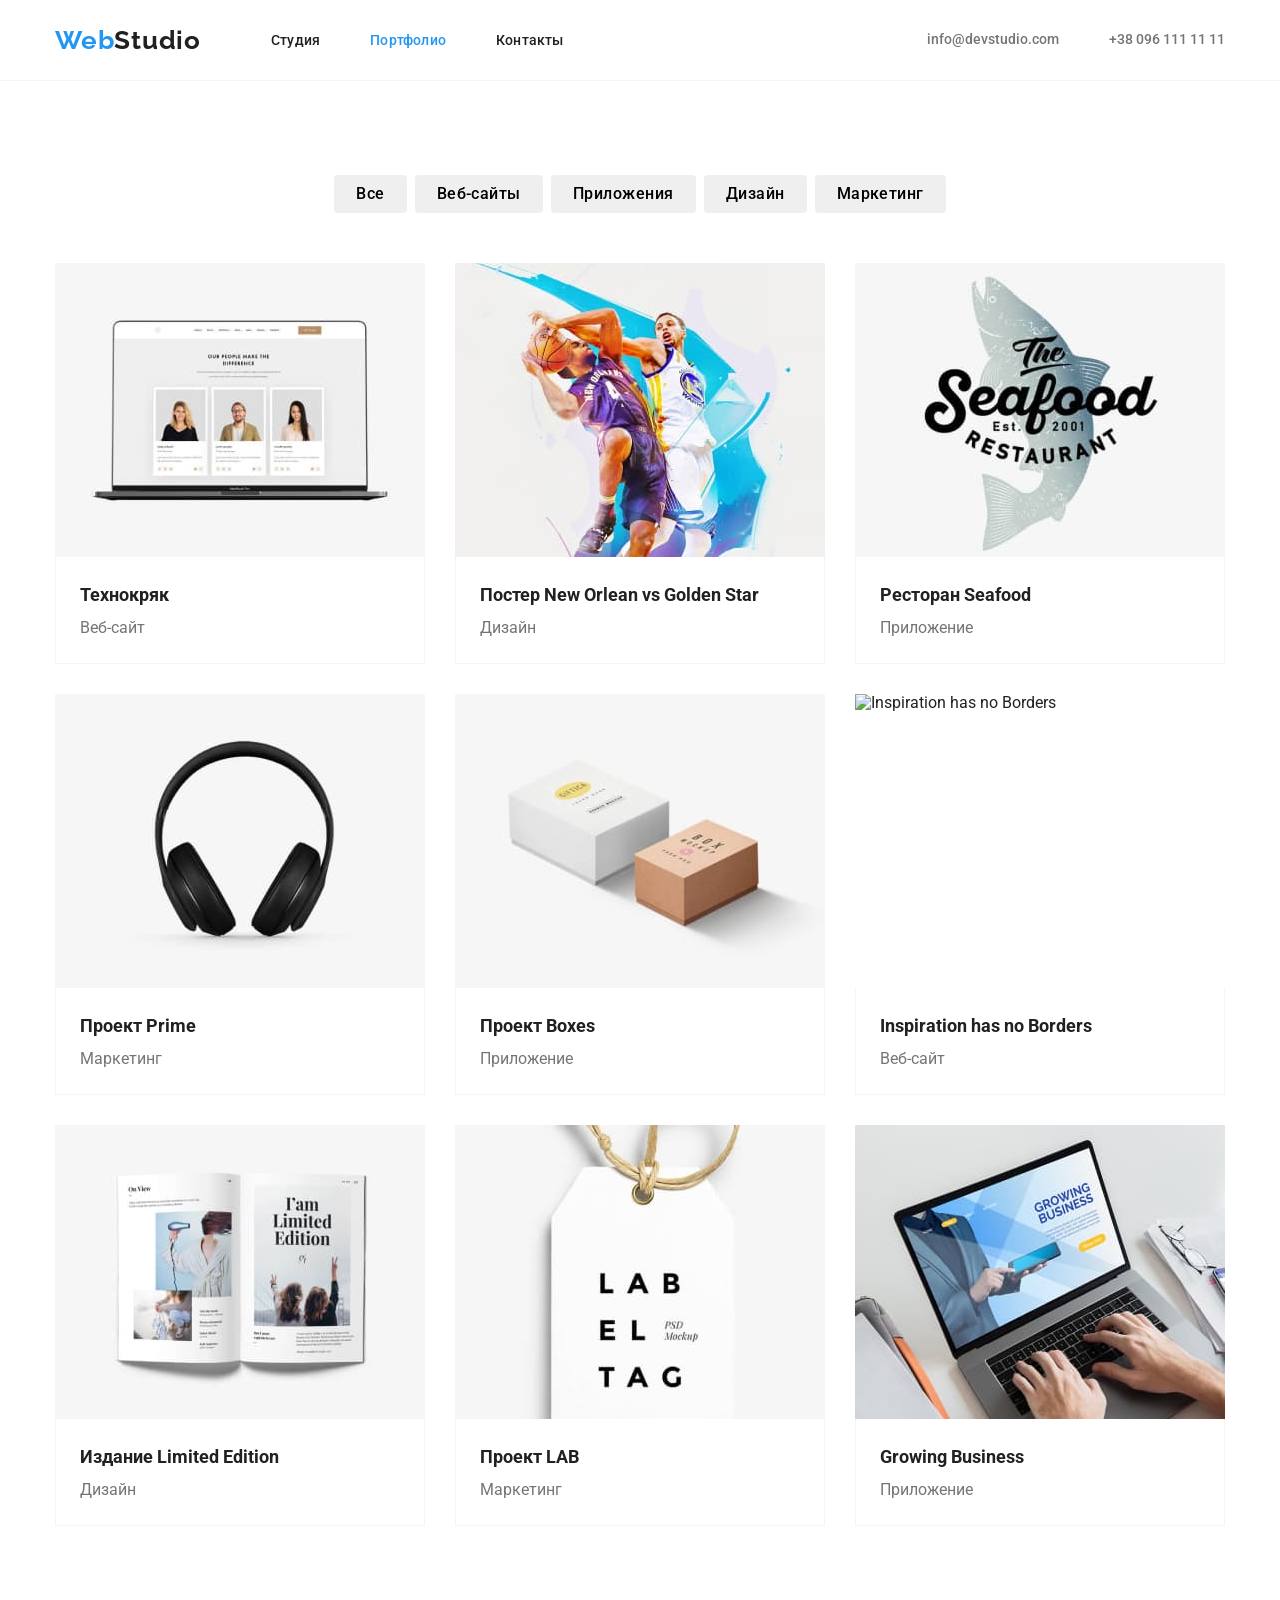
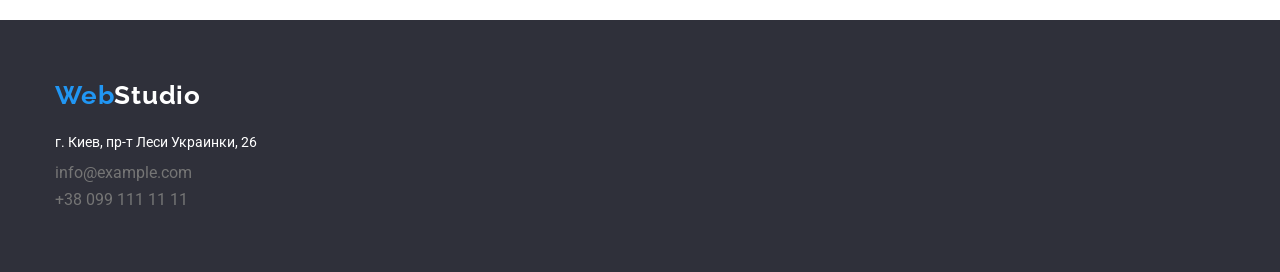
==== commit a3ca2b38: "змінено структуру секції портфоліо" ====
--- a/portfolio.html
+++ b/portfolio.html
@@ -40,9 +40,10 @@
     </header>
    <!-- filters -->
   <main>
-        <section class="filter-container">
-            <h1 hidden>Портфолио</h1>
-           <div class="">
+        <section class="filter-container section">
+           <div class="container">
+                <h1 hidden>Портфолио</h1>
+
                 <ul class="filter-options">
                     <li class="filter-item">
                         <button class="filter-button" type="button">Все</button>
@@ -60,11 +61,7 @@
                         <button class="filter-button" type="button">Маркетинг</button>
                     </li>
                 </ul>
-           </div>
-        </section>
-        
-        <section class="projects section container">
-            <div class="container">
+
                 <ul class="projects-list">
                     <li class="project-item">
                         <img class="item-img" src="./images/img11.jpg" alt="Технокряк" width="370" height="294">
@@ -131,7 +128,13 @@
                         </div>
                     </li>
                 </ul>
-            </div>
+           </div>
+        </section>
+        
+        <!-- <section class="projects section container">
+            <div class="container">
+                
+            </div> -->
         </section>
   </main>
 
--- a/css/styles.css
+++ b/css/styles.css
@@ -202,9 +202,9 @@
   cursor: pointer;
 }
 
-.filter-container {
+/* .filter-container {
   padding-top: 94px;
-}
+} */
 
 .filter-button {
   height: 38px;
@@ -227,6 +227,7 @@
 .filter-options {
   display: flex;
   justify-content: center;
+  margin-bottom: 50px;
 }
 
 .filter-item .filter-button:active {
@@ -240,10 +241,10 @@
 }
 
 /* PROJECTS */
-.projects {
+/* .projects {
   padding-top: 50px;
   padding-bottom: 94px;
-}
+} */
 
 .projects-list {
   display: flex;
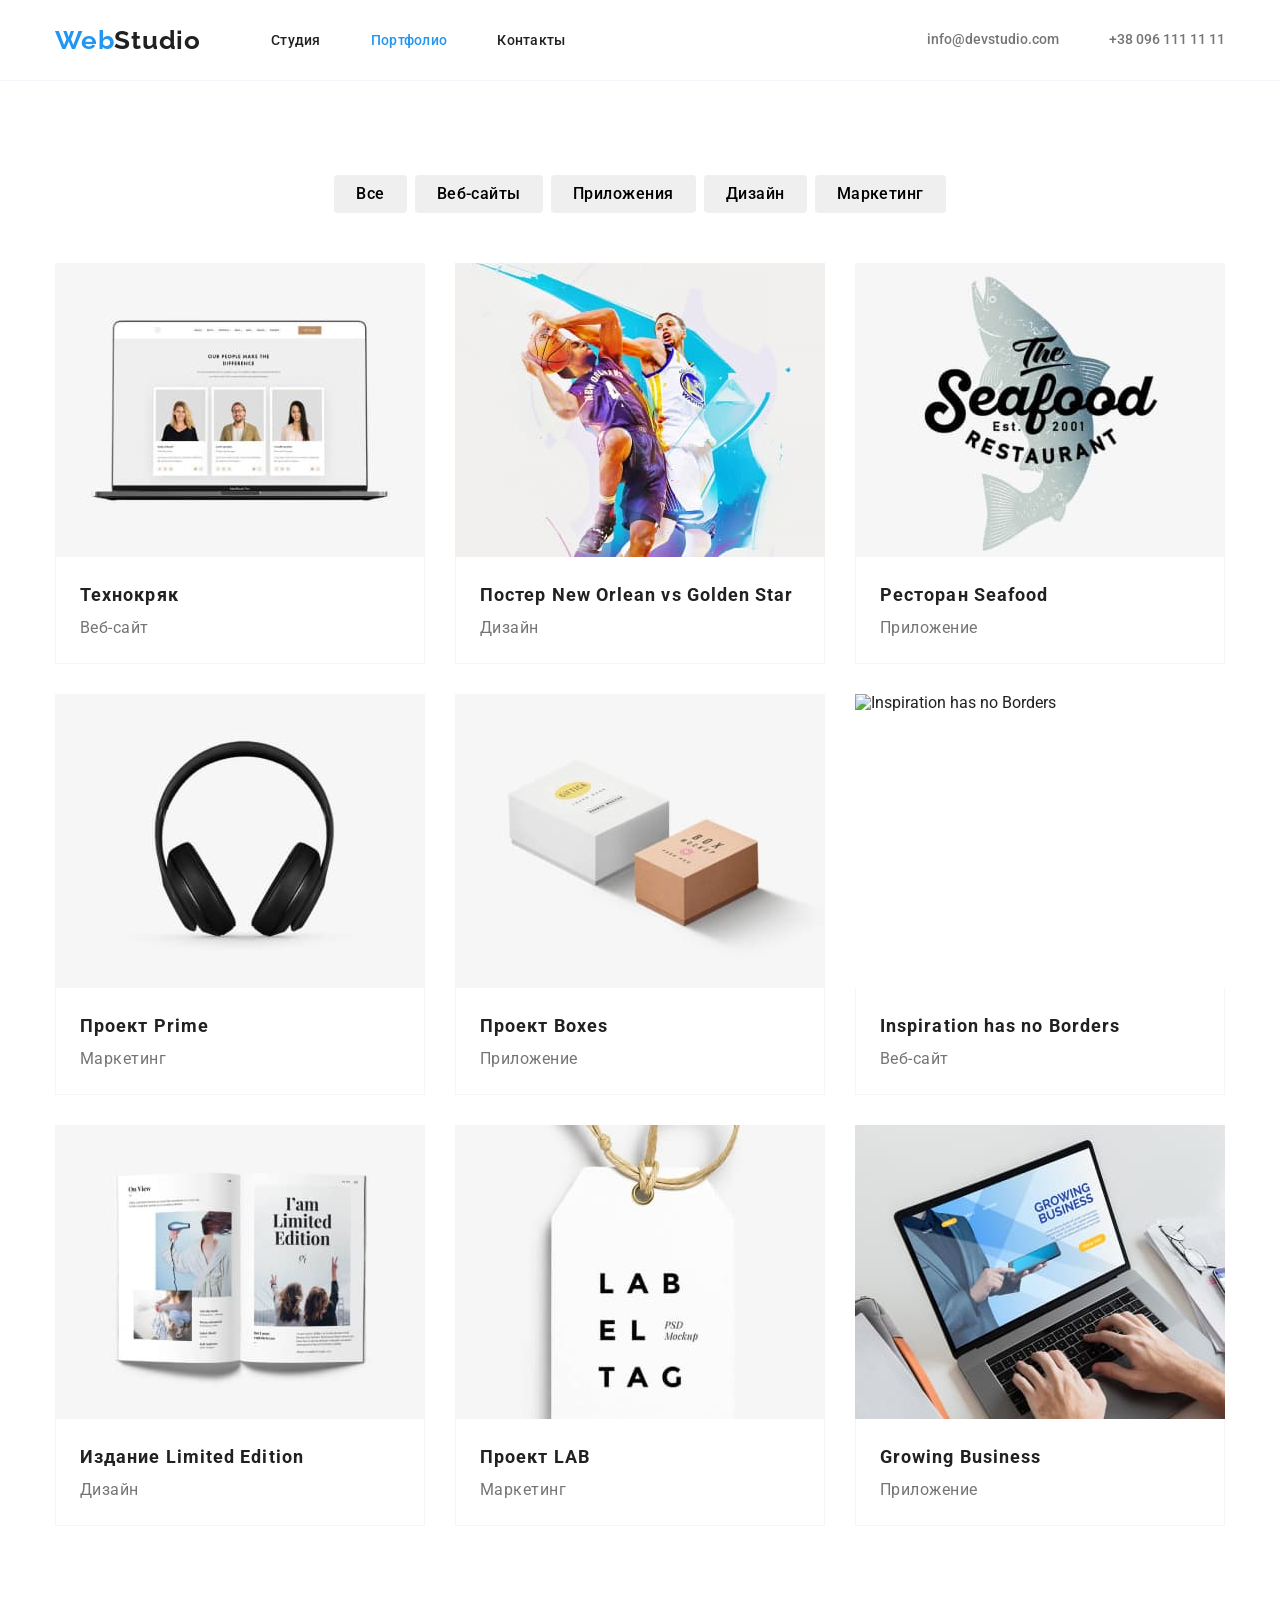
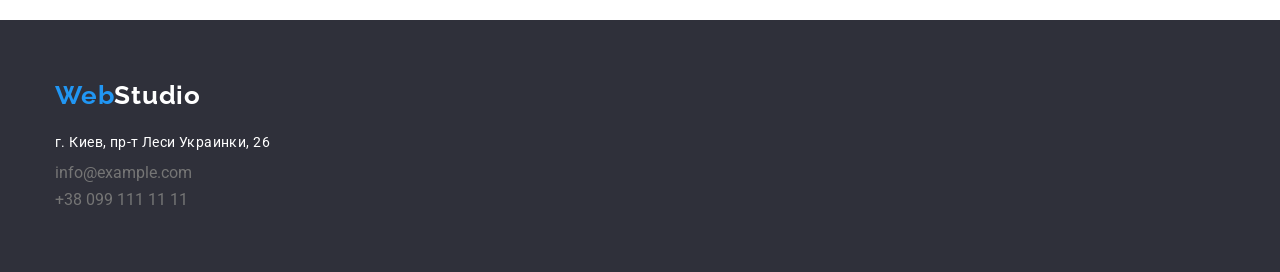
==== commit 266a54c7: "додано letter-spacing" ====
--- a/portfolio.html
+++ b/portfolio.html
@@ -1,159 +1,214 @@
 <!DOCTYPE html>
 <html lang="ru">
-<head>
-    <meta charset="UTF-8">
-    <meta http-equiv="X-UA-Compatible" content="IE=edge">
-    <meta name="viewport" content="width=device-width, initial-scale=1.0">
+  <head>
+    <meta charset="UTF-8" />
+    <meta http-equiv="X-UA-Compatible" content="IE=edge" />
+    <meta name="viewport" content="width=device-width, initial-scale=1.0" />
     <title>portfolio</title>
-    <link rel="preconnect" href="https://fonts.gstatic.com">
-    <link href="https://fonts.googleapis.com/css2?family=Raleway:wght@700&family=Roboto:wght@400;500;700;900&display=swap"
-        rel="stylesheet">
-    <link rel="stylesheet" href="https://cdnjs.cloudflare.com/ajax/libs/modern-normalize/1.0.0/modern-normalize.min.css">
-    <link rel="stylesheet" href="./css/styles.css">
-    
-</head>
-<body class="page">
+    <link rel="preconnect" href="https://fonts.gstatic.com" />
+    <link
+      href="https://fonts.googleapis.com/css2?family=Raleway:wght@700&family=Roboto:wght@400;500;700;900&display=swap"
+      rel="stylesheet"
+    />
+    <link
+      rel="stylesheet"
+      href="https://cdnjs.cloudflare.com/ajax/libs/modern-normalize/1.0.0/modern-normalize.min.css"
+    />
+    <link rel="stylesheet" href="./css/styles.css" />
+  </head>
+  <body class="page">
     <!-- Верхня лінія-->
-        <header class="page-header">
-            <div class="main-nav container">
-                <nav class="nav">
-                    <a class="logo" href="./index.html">Web<span class="logo-header">Studio</span></a>
-                    <ul class="nav-list list">
-                        <li class="nav-item">
-                            <a class="nav-adress" href="./index.html">Студия</a></li>
-                        <li class="nav-item">
-                            <a class="nav-adress current" href="./portfolio.html">Портфолио</a></li>
-                        <li class="nav-item">
-                            <a class="nav-adress" href="">Контакты</a></li>
-                    </ul>
-                </nav>
-                <ul class="contacts-list">
-                    <li class="nav-item">
-                        <a class="mail-list" href="mailto:info@devstudio.com">info@devstudio.com</a>
-                    </li>
-                    <li class="nav-item">
-                        <a class="tel-list" href="tel:+380961111111">+38 096 111 11 11</a>
-                    </li>
-                </ul>
-            </div>
-            
+    <header class="page-header">
+      <div class="main-nav container">
+        <nav class="nav">
+          <a class="logo" href="./index.html">Web<span class="logo-header">Studio</span></a>
+          <ul class="nav-list list">
+            <li class="nav-item">
+              <a class="nav-adress" href="./index.html">Студия</a>
+            </li>
+            <li class="nav-item">
+              <a class="nav-adress current" href="./portfolio.html">Портфолио</a>
+            </li>
+            <li class="nav-item">
+              <a class="nav-adress" href="">Контакты</a>
+            </li>
+          </ul>
+        </nav>
+        <ul class="contacts-list">
+          <li class="nav-item">
+            <a class="mail-list" href="mailto:info@devstudio.com">info@devstudio.com</a>
+          </li>
+          <li class="nav-item">
+            <a class="tel-list" href="tel:+380961111111">+38 096 111 11 11</a>
+          </li>
+        </ul>
+      </div>
     </header>
-   <!-- filters -->
-  <main>
-        <section class="filter-container section">
-           <div class="container">
-                <h1 hidden>Портфолио</h1>
+    <!-- filters -->
+    <main>
+      <section class="filter-container section">
+        <div class="container">
+          <h1 hidden>Портфолио</h1>
 
-                <ul class="filter-options">
-                    <li class="filter-item">
-                        <button class="filter-button" type="button">Все</button>
-                    </li>
-                    <li class="filter-item">
-                        <button class="filter-button" type="button">Веб-сайты</button>
-                    </li>
-                    <li class="filter-item">
-                        <button class="filter-button" type="button">Приложения</button>
-                    </li>
-                    <li class="filter-item">
-                        <button class="filter-button" type="button">Дизайн</button>
-                    </li>
-                    <li class="filter-item">
-                        <button class="filter-button" type="button">Маркетинг</button>
-                    </li>
-                </ul>
+          <ul class="filter-options">
+            <li class="filter-item">
+              <button class="filter-button" type="button">Все</button>
+            </li>
+            <li class="filter-item">
+              <button class="filter-button" type="button">Веб-сайты</button>
+            </li>
+            <li class="filter-item">
+              <button class="filter-button" type="button">Приложения</button>
+            </li>
+            <li class="filter-item">
+              <button class="filter-button" type="button">Дизайн</button>
+            </li>
+            <li class="filter-item">
+              <button class="filter-button" type="button">Маркетинг</button>
+            </li>
+          </ul>
 
-                <ul class="projects-list">
-                    <li class="project-item">
-                        <img class="item-img" src="./images/img11.jpg" alt="Технокряк" width="370" height="294">
-                        <div class="title-card">
-                            <h3 class="project-title">Технокряк</h3>
-                            <p class="project-description">Веб-сайт</p>
-                        </div>
-                    </li>
-                    <li class="project-item">
-                        <img class="projects-list" src="./images/img22.jpg" alt="Постер New Orlean vs Golden Star" width="370"
-                            height="294">
-                        <div class="title-card">
-                            <h3 class="project-title">Постер New Orlean vs Golden Star</h3>
-                            <p class="project-description">Дизайн</p>
-                        </div>
-                    </li>
-                    <li class="project-item">
-                        <img class="item-img" src="./images/img33.jpg" alt="Ресторан Seafood" width="370" height="294">
-                        <div class="title-card">
-                            <h3 class="project-title">Ресторан Seafood</h3>
-                            <p class="project-description">Приложение</p>
-                        </div>
-                    </li>
-                    <li class="project-item">
-                        <img class="item-img" src="./images/img4.jpg" alt="Проект Prime" width="370" height="294">
-                        <div class="title-card">
-                            <h3 class="project-title">Проект Prime</h3>
-                            <p class="project-description">Маркетинг</p>
-                        </div>
-                    </li>
-                    <li class="project-item">
-                        <img class="item-img" src="./images/img5.jpg" alt="Проект Boxes" width="370" height="294">
-                        <div class="title-card">
-                            <h3 class="project-title">Проект Boxes</h3>
-                            <p class="project-description">Приложение</p>
-                        </div>
-                    </li>
-                    <li class="project-item">
-                        <img class="item-img" src="./images/img6.jpg" alt="Inspiration has no Borders" width="370" height="294">
-                        <div class="title-card">
-                            <h3 class="project-title">Inspiration has no Borders</h3>
-                            <p class="project-description">Веб-сайт</p>
-                        </div>
-                    </li>
-                    <li class="project-item">
-                        <img class="item-img" src="./images/img7.jpg" alt="Издание Limited Edition" width="370" height="294">
-                        <div class="title-card">
-                            <h3 class="project-title">Издание Limited Edition</h3>
-                            <p class="project-description">Дизайн</p>
-                        </div>
-                    </li>
-                    <li class="project-item">
-                        <img class="item-img" src="./images/img8.jpg" alt="Проект LAB" width="370" height="294">
-                        <div class="title-card">
-                            <h3 class="project-title">Проект LAB</h3>
-                            <p class="project-description">Маркетинг</p>
-                        </div>
-                    </li>
-                    <li class="project-item">
-                        <img class="item-img" src="./images/img9.jpg" alt="Growing Business" width="370" height="294">
-                        <div class="title-card">
-                            <h3 class="project-title">Growing Business</h3>
-                            <p class="project-description">Приложение</p>
-                        </div>
-                    </li>
-                </ul>
-           </div>
-        </section>
-        
-        <!-- <section class="projects section container">
-            <div class="container">
-                
-            </div> -->
-        </section>
-  </main>
+          <ul class="projects-list">
+            <li class="project-item">
+              <img
+                class="item-img"
+                src="./images/img11.jpg"
+                alt="Технокряк"
+                width="370"
+                height="294"
+              />
+              <div class="title-card">
+                <h3 class="project-title">Технокряк</h3>
+                <p class="project-description">Веб-сайт</p>
+              </div>
+            </li>
+            <li class="project-item">
+              <img
+                class="projects-list"
+                src="./images/img22.jpg"
+                alt="Постер New Orlean vs Golden Star"
+                width="370"
+                height="294"
+              />
+              <div class="title-card">
+                <h3 class="project-title">Постер New Orlean vs Golden Star</h3>
+                <p class="project-description">Дизайн</p>
+              </div>
+            </li>
+            <li class="project-item">
+              <img
+                class="item-img"
+                src="./images/img33.jpg"
+                alt="Ресторан Seafood"
+                width="370"
+                height="294"
+              />
+              <div class="title-card">
+                <h3 class="project-title">Ресторан Seafood</h3>
+                <p class="project-description">Приложение</p>
+              </div>
+            </li>
+            <li class="project-item">
+              <img
+                class="item-img"
+                src="./images/img4.jpg"
+                alt="Проект Prime"
+                width="370"
+                height="294"
+              />
+              <div class="title-card">
+                <h3 class="project-title">Проект Prime</h3>
+                <p class="project-description">Маркетинг</p>
+              </div>
+            </li>
+            <li class="project-item">
+              <img
+                class="item-img"
+                src="./images/img5.jpg"
+                alt="Проект Boxes"
+                width="370"
+                height="294"
+              />
+              <div class="title-card">
+                <h3 class="project-title">Проект Boxes</h3>
+                <p class="project-description">Приложение</p>
+              </div>
+            </li>
+            <li class="project-item">
+              <img
+                class="item-img"
+                src="./images/img6.jpg"
+                alt="Inspiration has no Borders"
+                width="370"
+                height="294"
+              />
+              <div class="title-card">
+                <h3 class="project-title">Inspiration has no Borders</h3>
+                <p class="project-description">Веб-сайт</p>
+              </div>
+            </li>
+            <li class="project-item">
+              <img
+                class="item-img"
+                src="./images/img7.jpg"
+                alt="Издание Limited Edition"
+                width="370"
+                height="294"
+              />
+              <div class="title-card">
+                <h3 class="project-title">Издание Limited Edition</h3>
+                <p class="project-description">Дизайн</p>
+              </div>
+            </li>
+            <li class="project-item">
+              <img
+                class="item-img"
+                src="./images/img8.jpg"
+                alt="Проект LAB"
+                width="370"
+                height="294"
+              />
+              <div class="title-card">
+                <h3 class="project-title">Проект LAB</h3>
+                <p class="project-description">Маркетинг</p>
+              </div>
+            </li>
+            <li class="project-item">
+              <img
+                class="item-img"
+                src="./images/img9.jpg"
+                alt="Growing Business"
+                width="370"
+                height="294"
+              />
+              <div class="title-card">
+                <h3 class="project-title">Growing Business</h3>
+                <p class="project-description">Приложение</p>
+              </div>
+            </li>
+          </ul>
+        </div>
+      </section>
+    </main>
 
     <!-- Подвал -->
     <footer class="footer-bg">
-        <div class="container">
-            <address class="adress-list">
-                <a class="logo-footer" href="./portfolio.html">Web<span class="logo-white">Studio</span></a>
-                <p class="adress-owner">г. Киев, пр-т Леси Украинки, 26</p>
-                <ul class="footer-link">
-                    <li class="adress-item">
-                    <a class="mail-link" href="mailto:info@example.com">info@example.com</a>
-                    </li>
-                    <li class="adress-item">
-                    <a class="tel-link" href="+380991111111">+38 099 111 11 11</a>
-                    </li>
-                </ul>
-            </address>
-        </div>
+      <div class="container">
+        <address class="adress-list">
+          <a class="logo-footer" href="./portfolio.html"
+            >Web<span class="logo-white">Studio</span></a
+          >
+          <p class="adress-owner">г. Киев, пр-т Леси Украинки, 26</p>
+          <ul class="footer-link">
+            <li class="adress-item">
+              <a class="mail-link" href="mailto:info@example.com">info@example.com</a>
+            </li>
+            <li class="adress-item">
+              <a class="tel-link" href="+380991111111">+38 099 111 11 11</a>
+            </li>
+          </ul>
+        </address>
+      </div>
     </footer>
-</body>
+  </body>
 </html>
--- a/css/styles.css
+++ b/css/styles.css
@@ -44,6 +44,7 @@
   margin-bottom: 0;
   padding-left: 0;
 }
+
 a {
   text-decoration: none;
 }
@@ -52,7 +53,7 @@
   text-decoration: none;
 }
 
-/* Навігація */
+/* ==========Навігація=========== */
 .container {
   width: 1200px;
   padding-left: 15px;
@@ -182,164 +183,7 @@
   font-weight: 500;
   font-size: 14px;
   line-height: 1.17;
-  letter-spacing: 0.2px;
-}
-
-/* PORTFOLIO BUTTONS*/
-
-.filter-item .filter-button:focus,
-.filter-item .filter-button:hover {
-  color: #ffffff;
-  border-color: transparent;
-  background-color: var(--accent-color);
-}
-
-.filter-options .filter-button {
-  font-family: inherit;
-  font-weight: 500;
-  font-size: 16px;
-  line-height: 1.62;
-  cursor: pointer;
-}
-
-/* .filter-container {
-  padding-top: 94px;
-} */
-
-.filter-button {
-  height: 38px;
-  font-weight: 500;
-  font-size: 16px;
-  line-height: 1.62;
-  letter-spacing: 0.03em;
-  cursor: pointer;
-  padding: 0 22px;
-
-  border-radius: 4px;
-  list-style: none;
-  border: none;
-}
-
-.filter-item:not(:last-child) {
-  margin-right: 8px;
-}
-
-.filter-options {
-  display: flex;
-  justify-content: center;
-  margin-bottom: 50px;
-}
-
-.filter-item .filter-button:active {
-  color: var(--accent-color);
-}
-
-/* клас секція */
-.section {
-  padding-top: 94px;
-  padding-bottom: 94px;
-}
-
-/* PROJECTS */
-/* .projects {
-  padding-top: 50px;
-  padding-bottom: 94px;
-} */
-
-.projects-list {
-  display: flex;
-  flex-wrap: wrap;
-}
-
-.project-item:not(:nth-child(3n)) {
-  margin-right: 30px;
-}
-.title-card {
-  border: 1px solid #f5f4fa;
-  border-top: 0;
-  padding-top: 20px;
-  padding-bottom: 20px;
-  padding-left: 24px;
-  padding-right: 24px;
-}
-
-.project-item.project-item:not(:nth-last-child(-n + 3)) {
-  margin-bottom: 30px;
-}
-
-.projects-list .project-title {
-  color: var(--primary-text-color);
-  font-weight: 700;
-  font-size: 18px;
-  line-height: 2;
-}
-
-.title-card .project-description {
-  color: var(--secondary-color);
-  font-family: inherit;
-  font-weight: 400;
-  font-size: 16px;
-  line-height: 1.87;
-}
-
-/* Подвал */
-.logo-footer {
-  display: block;
-  color: var(--accent-color);
-  font-weight: 700;
-  font-family: var(--secondary-font);
-  font-size: 26px;
-  line-height: 1.19;
-  letter-spacing: 0.03em;
-  margin-bottom: 20px;
-}
-
-.logo-white {
-  color: var(--white-color);
-}
-
-.footer-bg {
-  background-color: var(--gray-background);
-  height: 252px;
-  left: 0px;
-  top: 2097px;
-  border-radius: 0px;
-}
-
-.adress-list {
-  font-style: normal;
-  display: block;
-  /* display: inline-block; */
-}
-
-.logo-header {
-  color: var(--primary-text-color);
-}
-
-.adress-owner {
-  color: var(--white-color);
-  font-weight: 400;
-  font-size: 14px;
-  line-height: 1.71;
-  margin-bottom: 9px;
-}
-
-/* .footer-link {
-  display: inline-block;
-} */
-
-.adress-item .mail-link {
-  display: inline-block;
-}
-
-.mail-link,
-.tel-link {
-  color: var(--secondary-color);
-}
-
-.mail-link {
-  margin-bottom: 9px;
-  margin-left: 0;
+  letter-spacing: 0.02em;
 }
 
 /* ===============INDEX*===============/
@@ -363,6 +207,7 @@
   margin-left: auto;
   margin-right: auto;
   margin-bottom: 30px;
+  letter-spacing: 0.06em;
   /* outline: 2px solid tomato; */
 }
 
@@ -389,7 +234,7 @@
   color: var(--primary-text-color);
 }
 
-/* Features */
+/* ==================Features================== */
 .features-list {
   display: flex;
   justify-content: center;
@@ -411,6 +256,7 @@
   font-size: 14px;
   line-height: 1.17;
   text-transform: uppercase;
+  letter-spacing: 0.03em;
 }
 
 .heading {
@@ -438,6 +284,7 @@
   font-weight: 400;
   font-size: 14px;
   line-height: 1.71;
+  letter-spacing: 0.03em;
 }
 
 .work-photo {
@@ -450,6 +297,7 @@
   font-weight: 700;
   font-size: 36px;
   line-height: 1.17;
+  letter-spacing: 0.03em;
   text-align: center;
   margin-bottom: 50px;
 
@@ -465,7 +313,7 @@
   display: flex;
 }
 
-/* НАША КОМАНДА */
+/* ===============НАША КОМАНДА================= */
 .section-team {
   background-color: #f5f4fa;
 }
@@ -475,6 +323,7 @@
   font-size: 36px;
   line-height: 1.17;
   text-align: center;
+  letter-spacing: 0.03em;
   margin-bottom: 50px;
 }
 
@@ -493,6 +342,7 @@
   font-weight: 500;
   font-size: 16px;
   line-height: 1.17;
+  letter-spacing: 0.03em;
 }
 
 .about .position {
@@ -500,6 +350,7 @@
   font-weight: 400;
   font-size: 16px;
   line-height: 1.17;
+  letter-spacing: 0.03em;
 }
 
 .about {
@@ -514,3 +365,165 @@
   padding-top: 60px;
   padding-bottom: 60px;
 }
+
+/* Подвал */
+.logo-footer {
+  display: block;
+  color: var(--accent-color);
+  font-weight: 700;
+  font-family: var(--secondary-font);
+  font-size: 26px;
+  line-height: 1.19;
+  letter-spacing: 0.03em;
+  margin-bottom: 20px;
+}
+
+.logo-white {
+  color: var(--white-color);
+  letter-spacing: 0.03em;
+}
+
+.footer-bg {
+  background-color: var(--gray-background);
+  height: 252px;
+  left: 0px;
+  top: 2097px;
+  border-radius: 0px;
+}
+
+.adress-list {
+  font-style: normal;
+  display: block;
+  /* display: inline-block; */
+}
+
+.logo-header {
+  color: var(--primary-text-color);
+}
+
+.adress-owner {
+  color: var(--white-color);
+  font-weight: 400;
+  font-size: 14px;
+  line-height: 1.71;
+  margin-bottom: 9px;
+  letter-spacing: 0.03em;
+}
+
+/* .footer-link {
+  display: inline-block;
+} */
+
+.adress-item .mail-link {
+  display: inline-block;
+}
+
+.mail-link,
+.tel-link {
+  color: var(--secondary-color);
+}
+
+.mail-link {
+  margin-bottom: 9px;
+  margin-left: 0;
+}
+
+/* PORTFOLIO BUTTONS*/
+
+.filter-item .filter-button:focus,
+.filter-item .filter-button:hover {
+  color: #ffffff;
+  border-color: transparent;
+  background-color: var(--accent-color);
+}
+
+.filter-options .filter-button {
+  font-family: inherit;
+  font-weight: 500;
+  font-size: 16px;
+  line-height: 1.62;
+  letter-spacing: 0.03em;
+  cursor: pointer;
+}
+
+/* .filter-container {
+  padding-top: 94px;
+} */
+
+.filter-button {
+  height: 38px;
+  font-weight: 500;
+  font-size: 16px;
+  line-height: 1.62;
+  letter-spacing: 0.03em;
+  cursor: pointer;
+  padding: 0 22px;
+
+  border-radius: 4px;
+  list-style: none;
+  border: none;
+}
+
+.filter-item:not(:last-child) {
+  margin-right: 8px;
+}
+
+.filter-options {
+  display: flex;
+  justify-content: center;
+  margin-bottom: 50px;
+}
+
+.filter-item .filter-button:active {
+  color: var(--accent-color);
+}
+
+/* клас секція */
+.section {
+  padding-top: 94px;
+  padding-bottom: 94px;
+}
+
+/* PROJECTS */
+/* .projects {
+  padding-top: 50px;
+  padding-bottom: 94px;
+} */
+
+.projects-list {
+  display: flex;
+  flex-wrap: wrap;
+}
+
+.project-item:not(:nth-child(3n)) {
+  margin-right: 30px;
+}
+.title-card {
+  border: 1px solid #f5f4fa;
+  border-top: 0;
+  padding-top: 20px;
+  padding-bottom: 20px;
+  padding-left: 24px;
+  padding-right: 24px;
+}
+
+.project-item.project-item:not(:nth-last-child(-n + 3)) {
+  margin-bottom: 30px;
+}
+
+.projects-list .project-title {
+  color: var(--primary-text-color);
+  font-weight: 700;
+  font-size: 18px;
+  line-height: 2;
+  letter-spacing: 0.06em;
+}
+
+.title-card .project-description {
+  color: var(--secondary-color);
+  font-family: inherit;
+  font-weight: 400;
+  font-size: 16px;
+  line-height: 1.87;
+  letter-spacing: 0.03em;
+}
